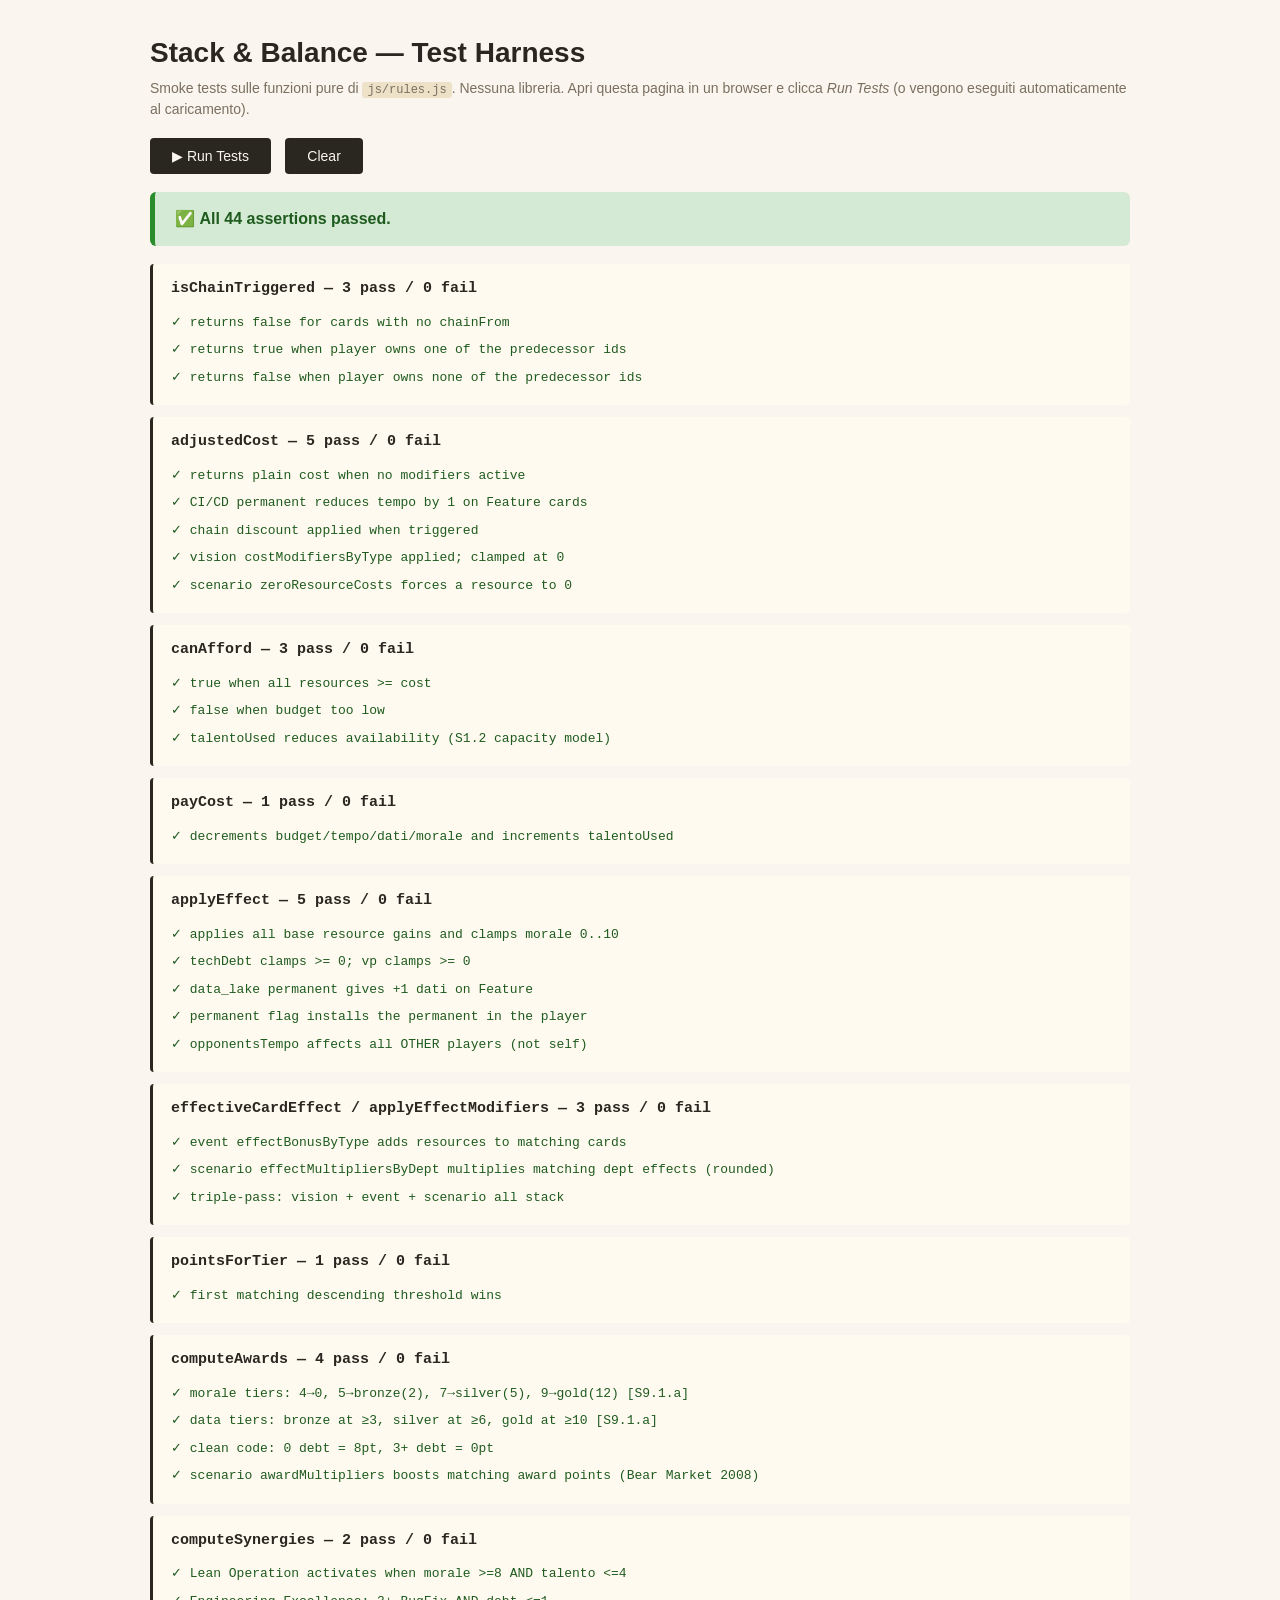
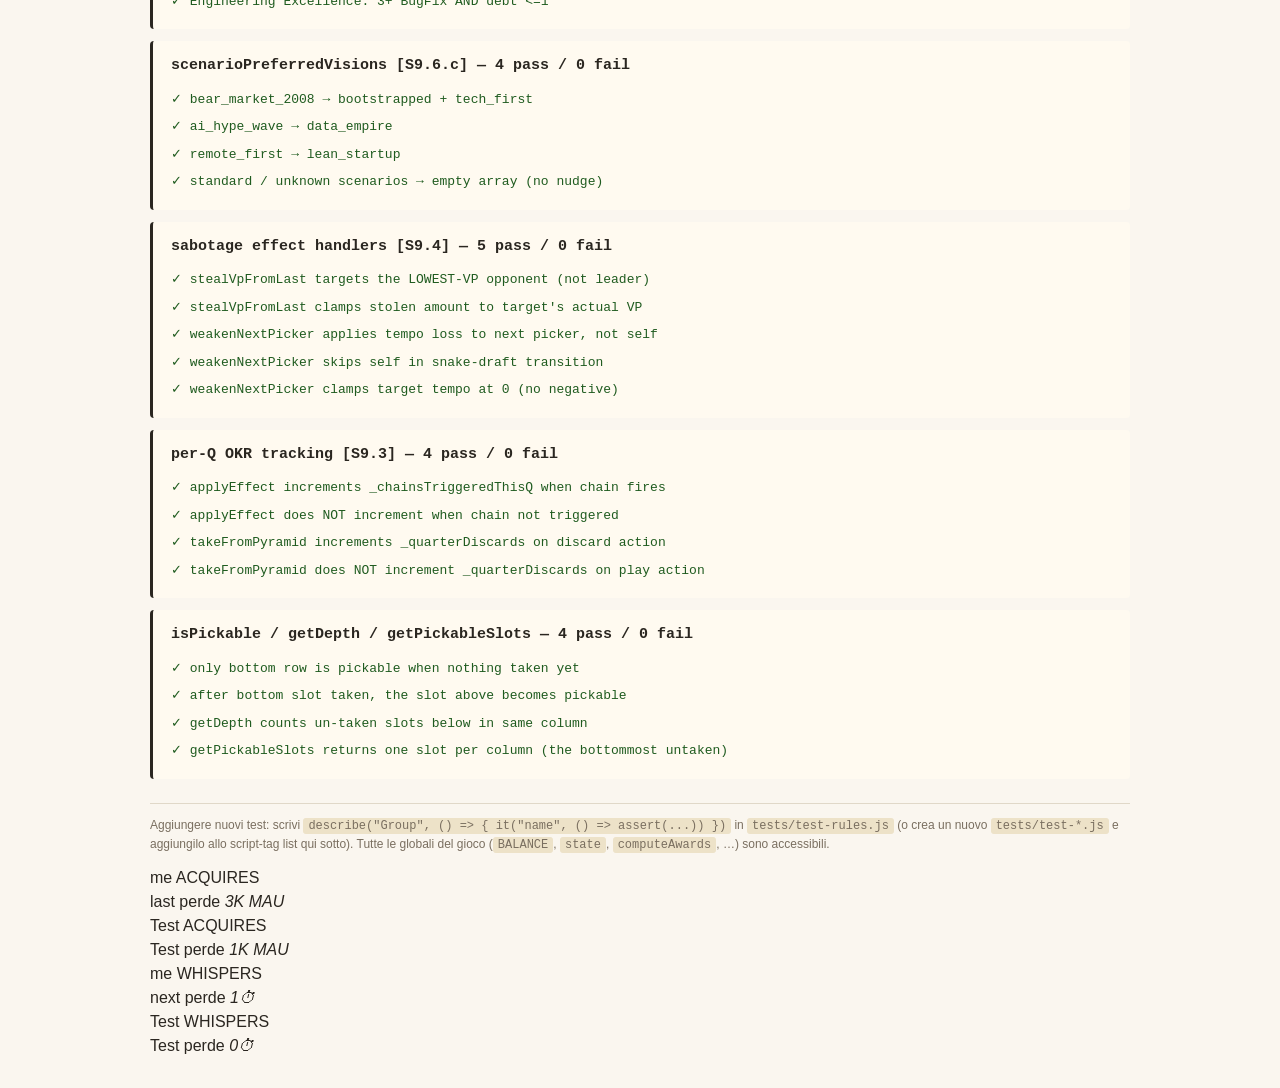
==== tests/test.html @ 067e50f3 "Add Files via Upload" ====
<!DOCTYPE html>
<html lang="it">
<head>
  <meta charset="UTF-8" />
  <meta name="viewport" content="width=device-width, initial-scale=1.0" />
  <title>Stack &amp; Balance — Test Harness</title>
  <style>
    body {
      font-family: -apple-system, BlinkMacSystemFont, "Segoe UI", sans-serif;
      max-width: 980px; margin: 32px auto; padding: 0 24px;
      color: #2a2620; background: #faf6ef;
      line-height: 1.5;
    }
    h1 { margin: 0 0 4px; font-size: 28px; font-weight: 700; }
    .subtitle { color: #7a6f60; margin: 0 0 18px; font-size: 14px; }

    button {
      background: #2a2620; color: #faf6ef;
      border: none; padding: 10px 22px; font-size: 14px;
      border-radius: 4px; cursor: pointer; margin-right: 10px;
    }
    button:hover { background: #4a4035; }

    .banner {
      padding: 16px 20px; border-radius: 6px; margin: 18px 0;
      font-size: 16px; line-height: 1.4;
    }
    .banner.ok   { background: #d4ead4; color: #1f5b1f; border-left: 5px solid #2a8c2a; }
    .banner.fail { background: #f4d4d4; color: #6b1f1f; border-left: 5px solid #8c2a2a; }

    section.group {
      background: #fffaf0; padding: 14px 18px; margin: 12px 0;
      border-left: 3px solid #2a2620; border-radius: 4px;
    }
    section.group.has-fail { border-left-color: #8c2a2a; background: #fff6f0; }
    section.group h3 {
      margin: 0 0 8px; font-size: 15px;
      font-family: "JetBrains Mono", Consolas, monospace;
      color: #2a2620;
    }
    ul { list-style: none; margin: 0; padding: 0; }
    li {
      padding: 4px 0; font-family: "JetBrains Mono", Consolas, monospace;
      font-size: 13px;
    }
    li.pass { color: #1f5b1f; }
    li.fail { color: #6b1f1f; font-weight: 600; }
    li pre {
      margin: 4px 0 8px 24px; padding: 8px 10px;
      background: #fde6e6; color: #4a1f1f;
      border-radius: 3px; font-size: 12px;
      white-space: pre-wrap; word-break: break-word;
    }

    .meta {
      font-size: 12px; color: #7a6f60; margin-top: 24px;
      border-top: 1px solid #e0d8c8; padding-top: 12px;
    }
    code { background: #ede2c8; padding: 1px 5px; border-radius: 3px; font-size: 12px; }
  </style>
</head>
<body>
  <h1>Stack &amp; Balance — Test Harness</h1>
  <p class="subtitle">
    Smoke tests sulle funzioni pure di <code>js/rules.js</code>.
    Nessuna libreria. Apri questa pagina in un browser e clicca <em>Run Tests</em>
    (o vengono eseguiti automaticamente al caricamento).
  </p>

  <button onclick="runAllTests()">▶ Run Tests</button>
  <button onclick="document.getElementById('report').innerHTML=''">Clear</button>

  <div id="report"></div>

  <p class="meta">
    Aggiungere nuovi test: scrivi <code>describe("Group", () =&gt; { it("name", () =&gt; assert(...)) })</code>
    in <code>tests/test-rules.js</code> (o crea un nuovo <code>tests/test-*.js</code> e
    aggiungilo allo script-tag list qui sotto). Tutte le globali del gioco
    (<code>BALANCE</code>, <code>state</code>, <code>computeAwards</code>, …) sono accessibili.
  </p>

  <!-- Production code: same load order as index.html (minus render-* and main.js,
       which would mount the actual game UI). We need the game logic, not the chrome. -->
  <script src="../js/data.js"></script>
  <script src="../js/visions.js"></script>
  <script src="../js/scenarios.js"></script>
  <script src="../js/util.js"></script>
  <script src="../js/balance.js"></script>
  <script src="../js/state.js"></script>
  <script src="../js/rules.js"></script>
  <script src="../js/ai.js"></script>

  <!-- Test runner + suites -->
  <script src="runner.js"></script>
  <script src="test-rules.js"></script>

  <!-- Auto-run on load for fast feedback -->
  <script>
    window.addEventListener("DOMContentLoaded", () => runAllTests());
  </script>
</body>
</html>
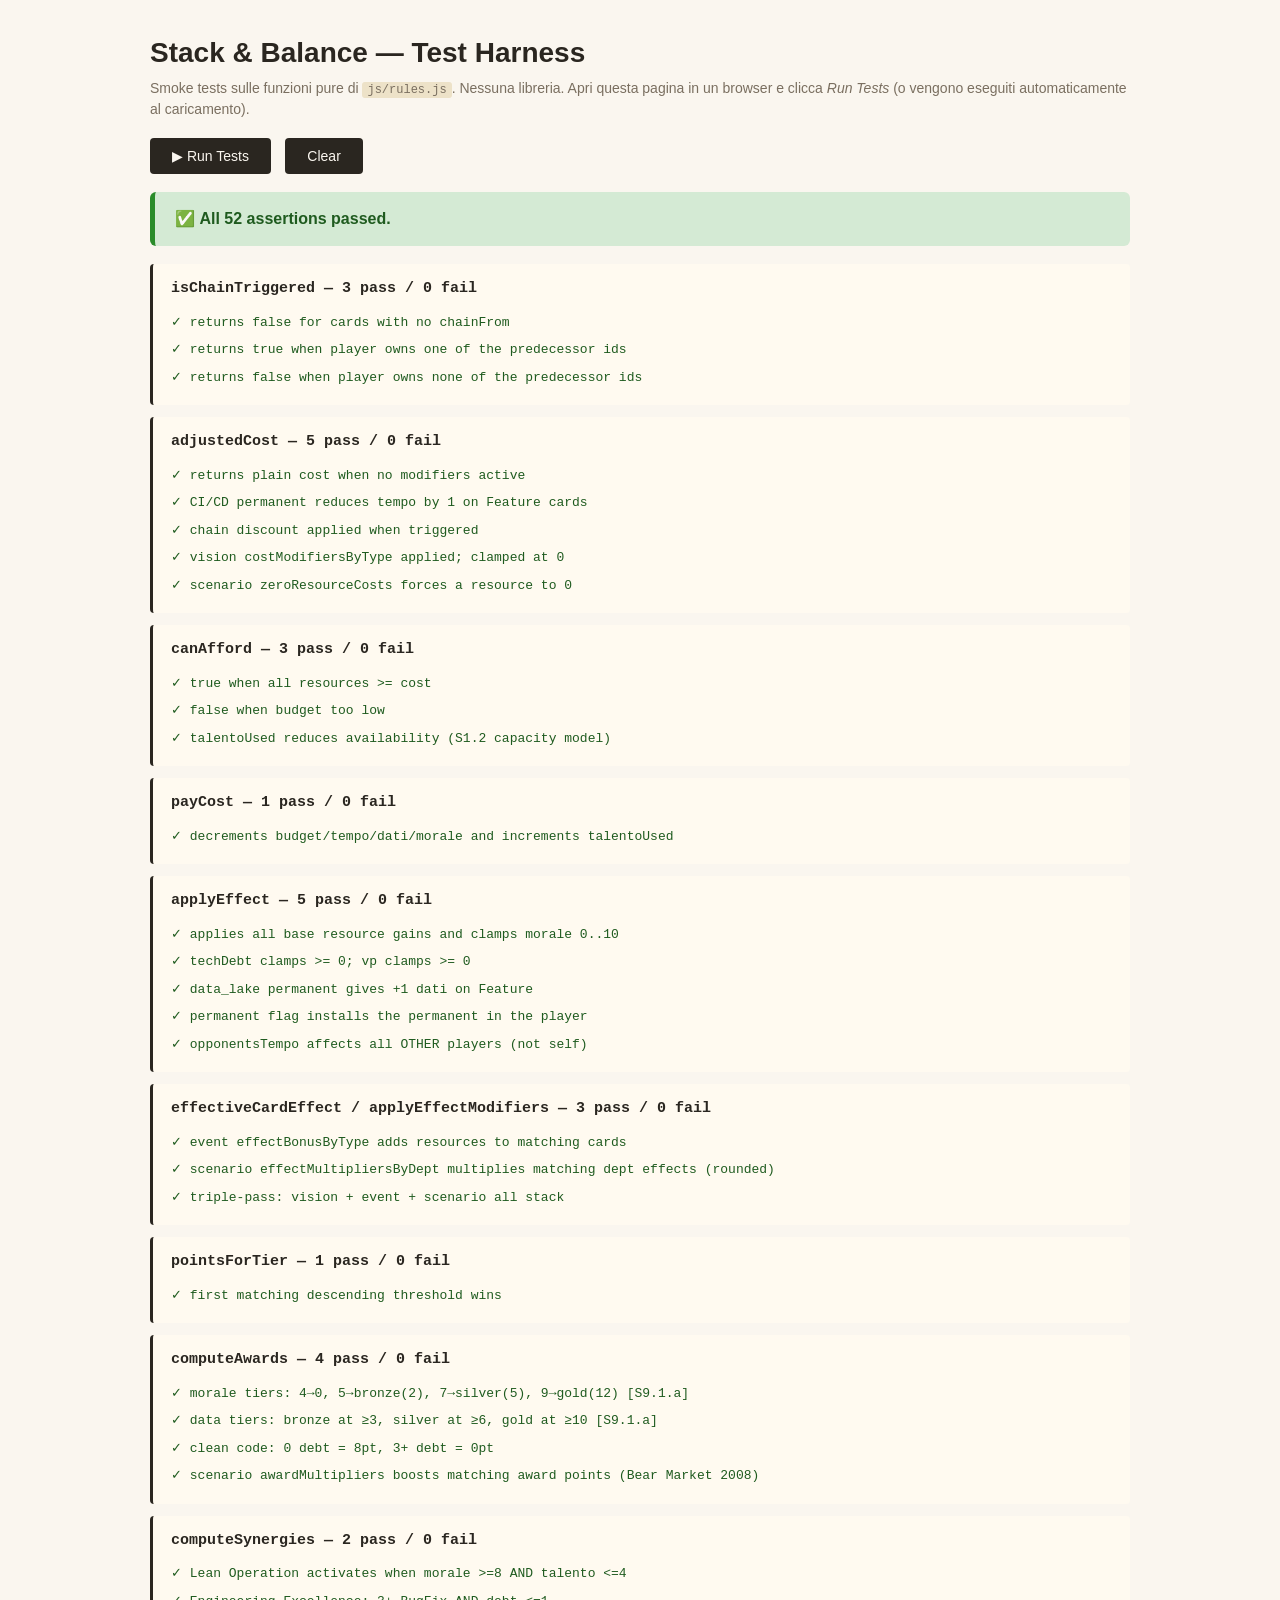
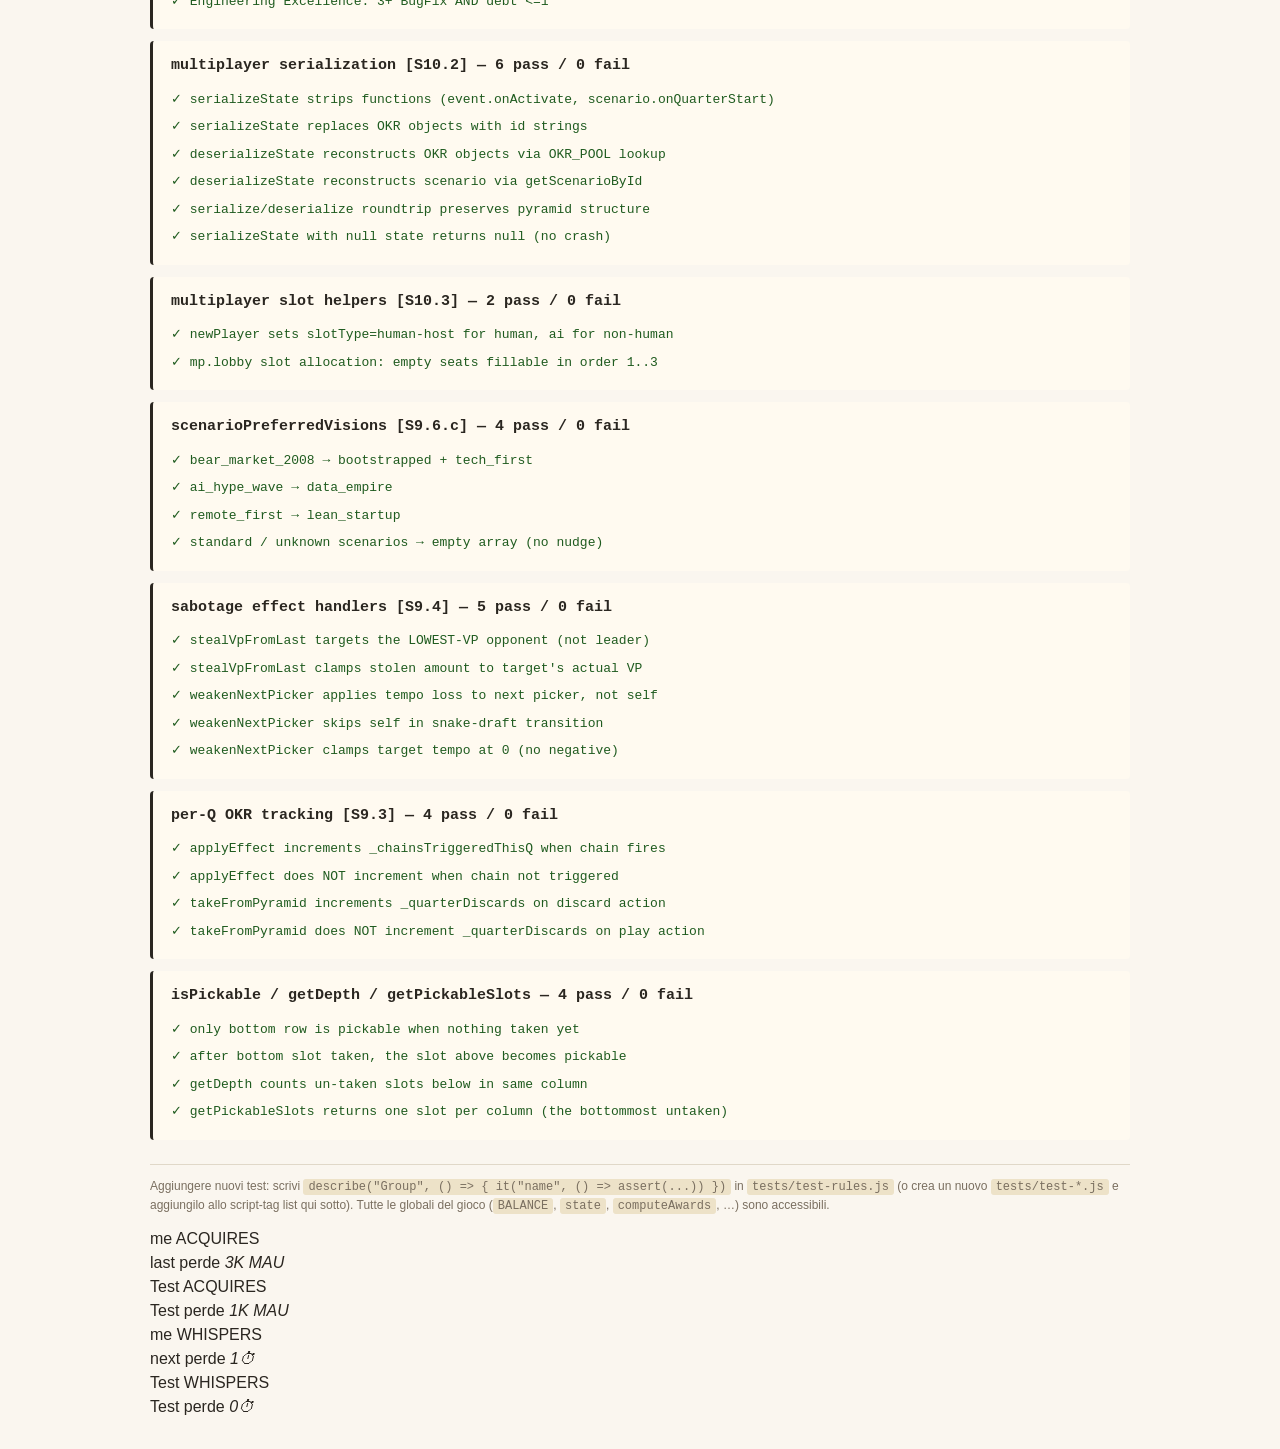
==== commit 25165ec3: "feat(multiplayer): Phase 10 P2P multiplayer via PeerJS Authoritative-host model for 2-4 player turn-" ====
--- a/tests/test.html
+++ b/tests/test.html
@@ -89,6 +89,7 @@
   <script src="../js/state.js"></script>
   <script src="../js/rules.js"></script>
   <script src="../js/ai.js"></script>
+  <script src="../js/multiplayer.js"></script>
 
   <!-- Test runner + suites -->
   <script src="runner.js"></script>
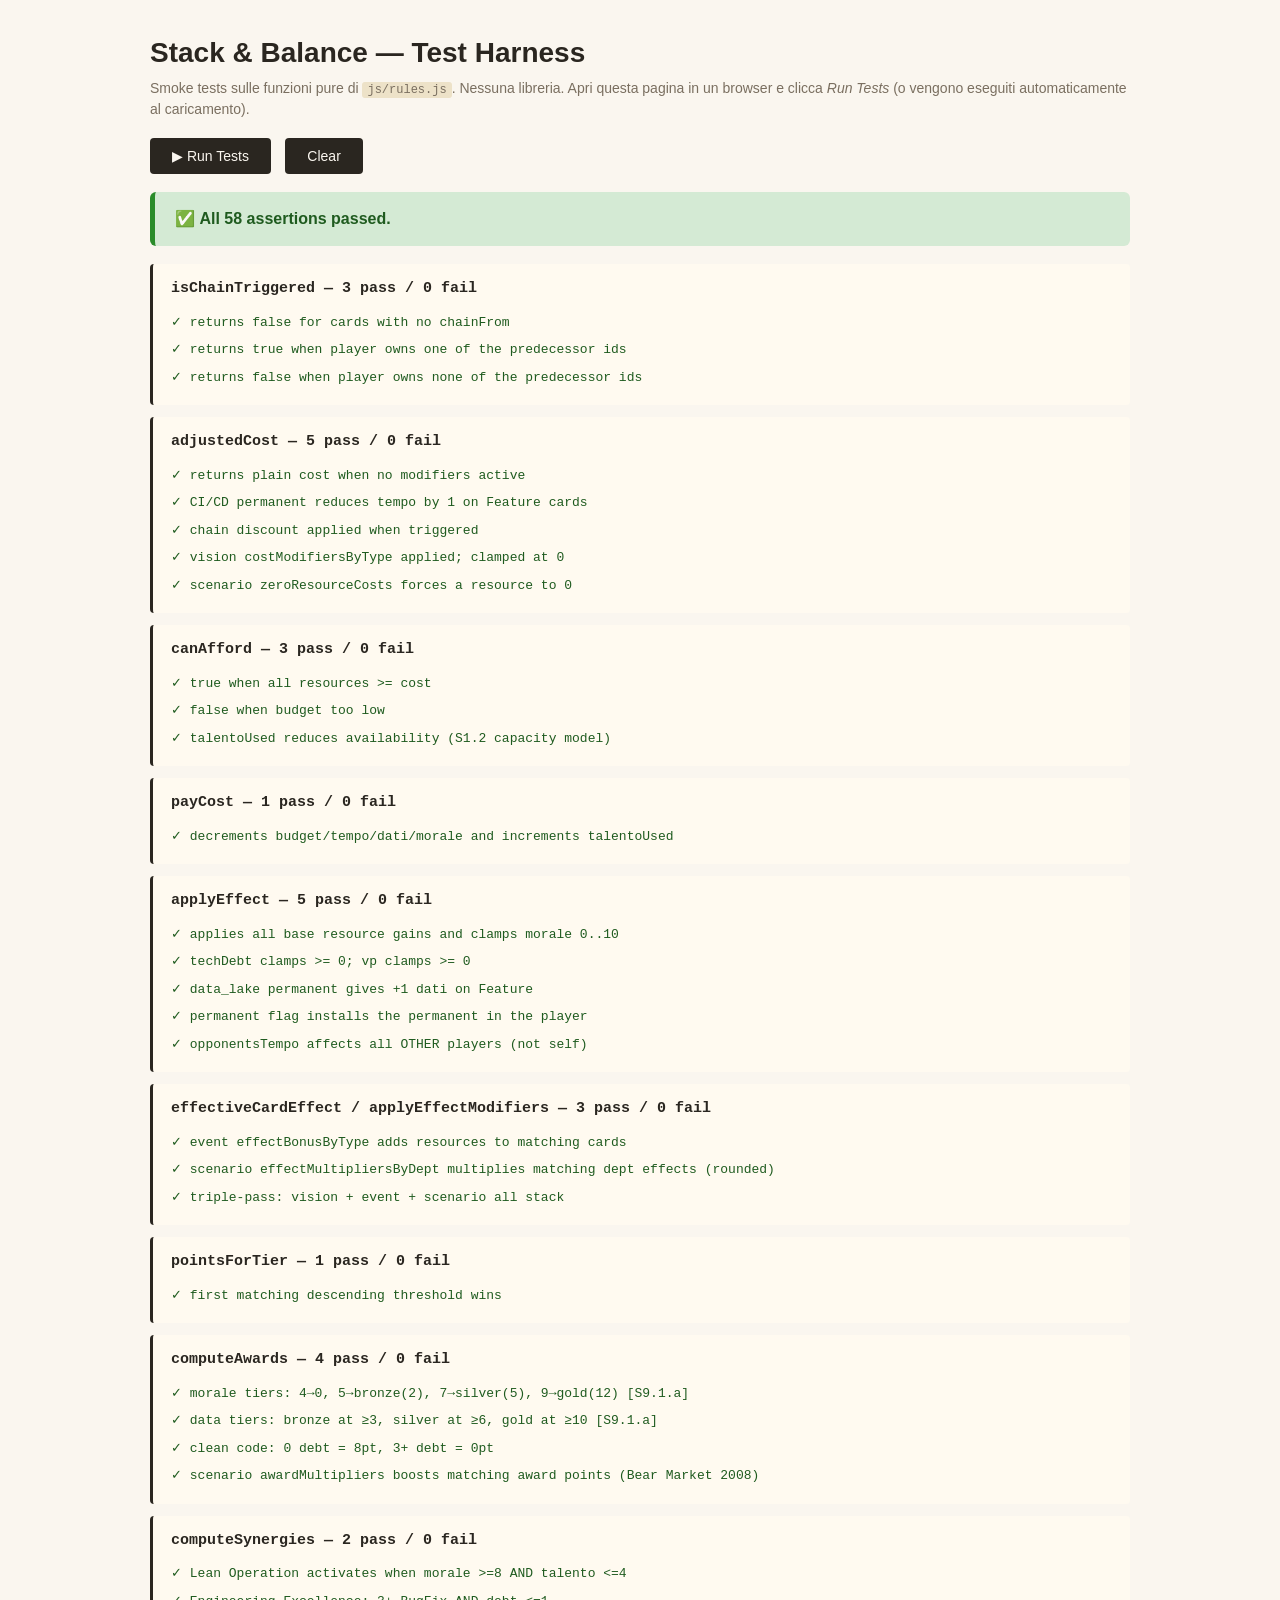
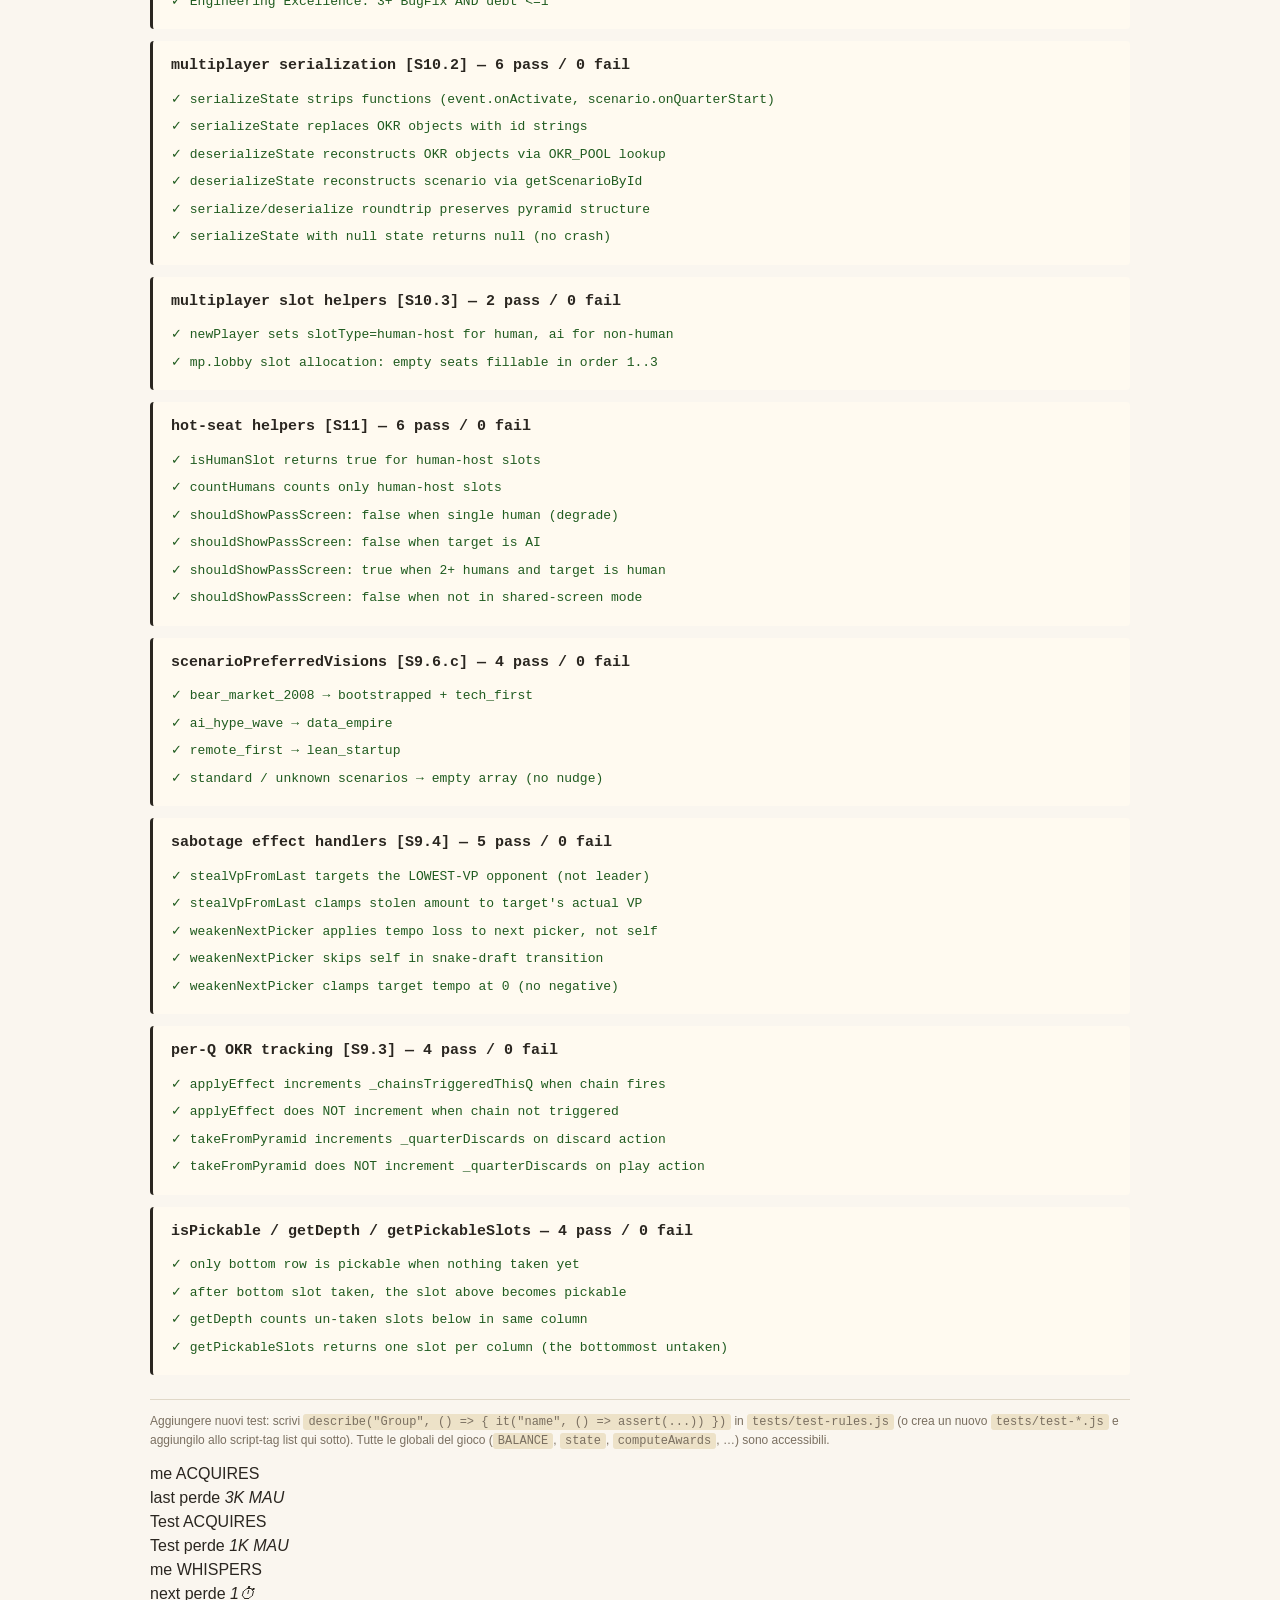
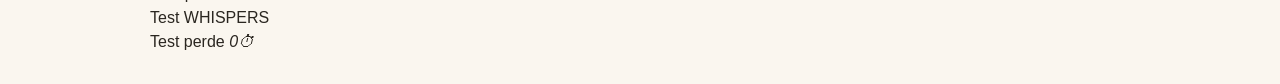
==== commit 650f751f: "feat(hotseat): Phase 11 — Hot Seat pass-and-play local multiplayer Adds a shared-screen multiplayer " ====
--- a/tests/test.html
+++ b/tests/test.html
@@ -90,6 +90,7 @@
   <script src="../js/rules.js"></script>
   <script src="../js/ai.js"></script>
   <script src="../js/multiplayer.js"></script>
+  <script src="../js/hotseat.js"></script>
 
   <!-- Test runner + suites -->
   <script src="runner.js"></script>
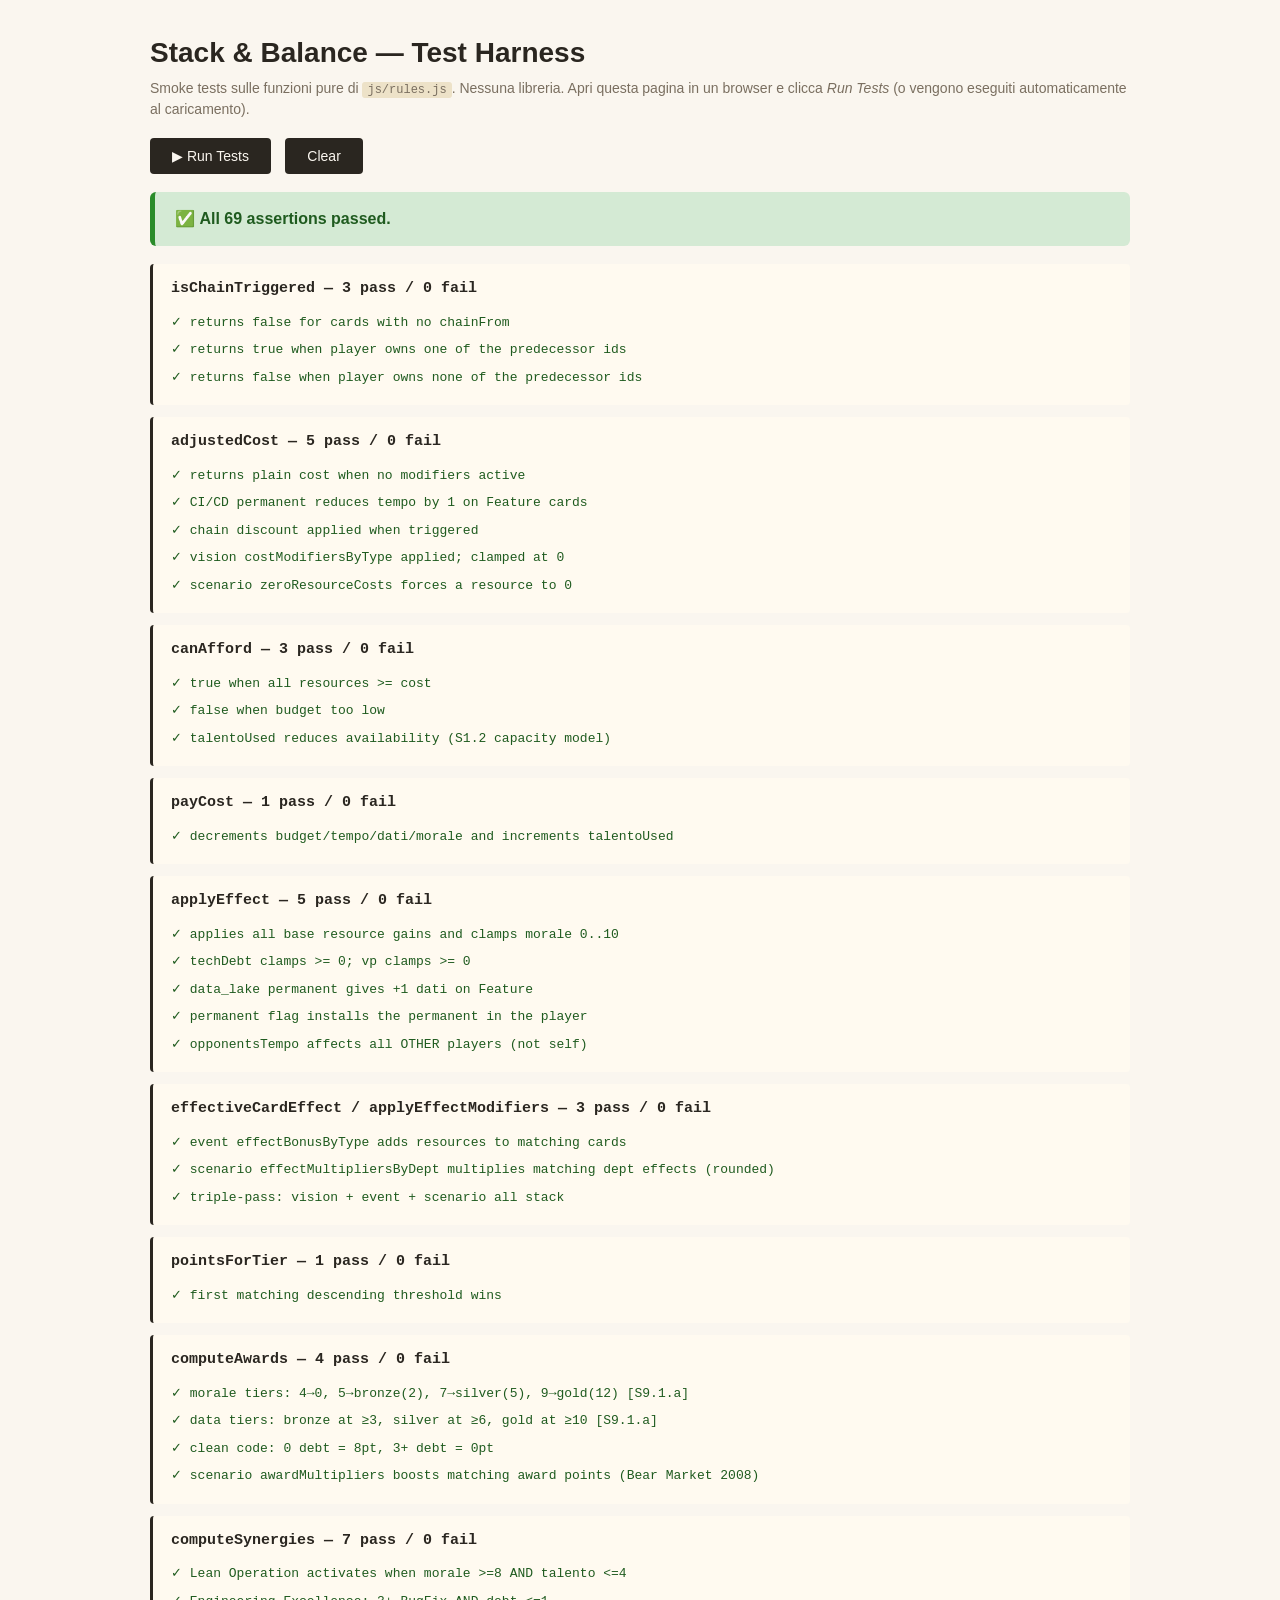
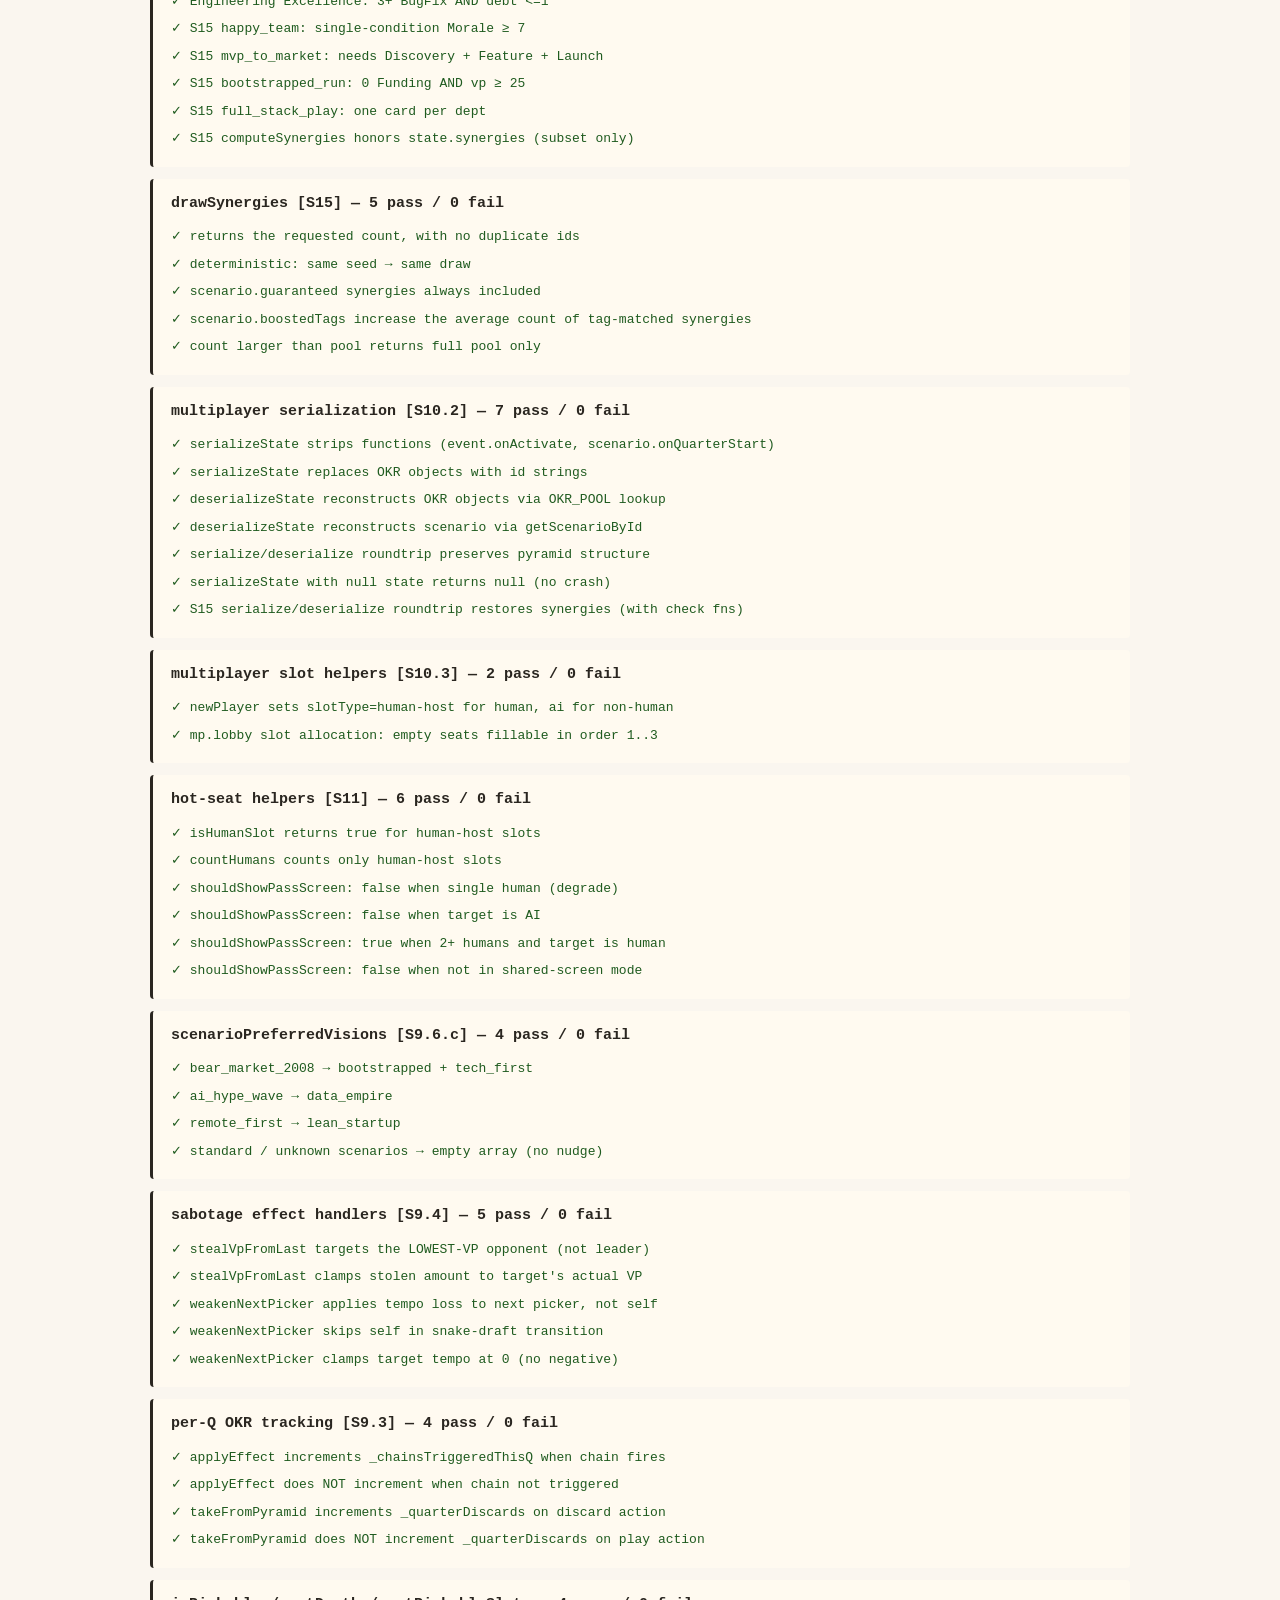
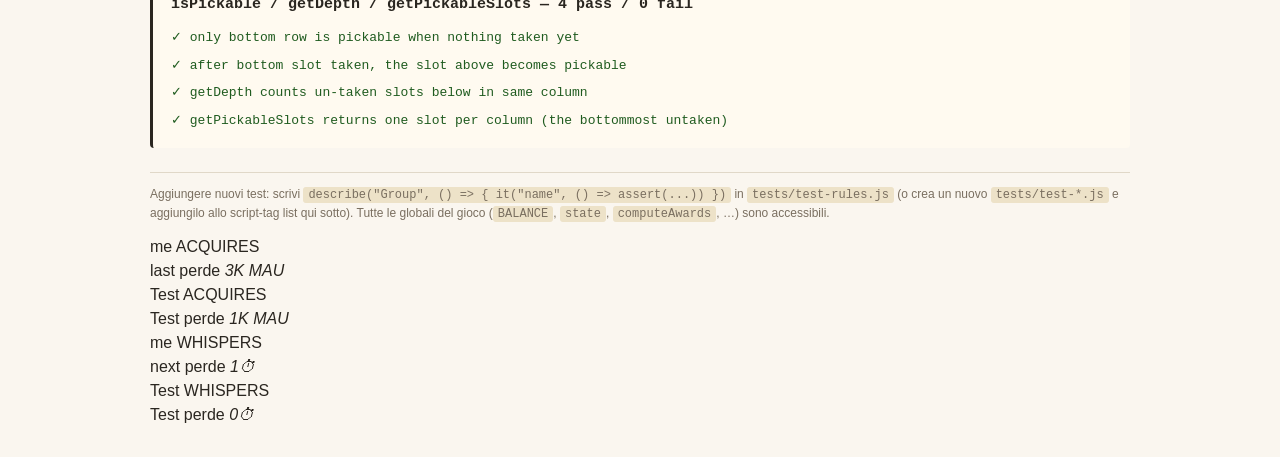
==== commit 0851fa1f: "feat(synergies): S15 — synergy pool drawn at game start with scenario flavour The 4 hardcoded synerg" ====
--- a/tests/test.html
+++ b/tests/test.html
@@ -86,6 +86,7 @@
   <script src="../js/scenarios.js"></script>
   <script src="../js/util.js"></script>
   <script src="../js/balance.js"></script>
+  <script src="../js/synergies.js"></script>
   <script src="../js/state.js"></script>
   <script src="../js/rules.js"></script>
   <script src="../js/ai.js"></script>
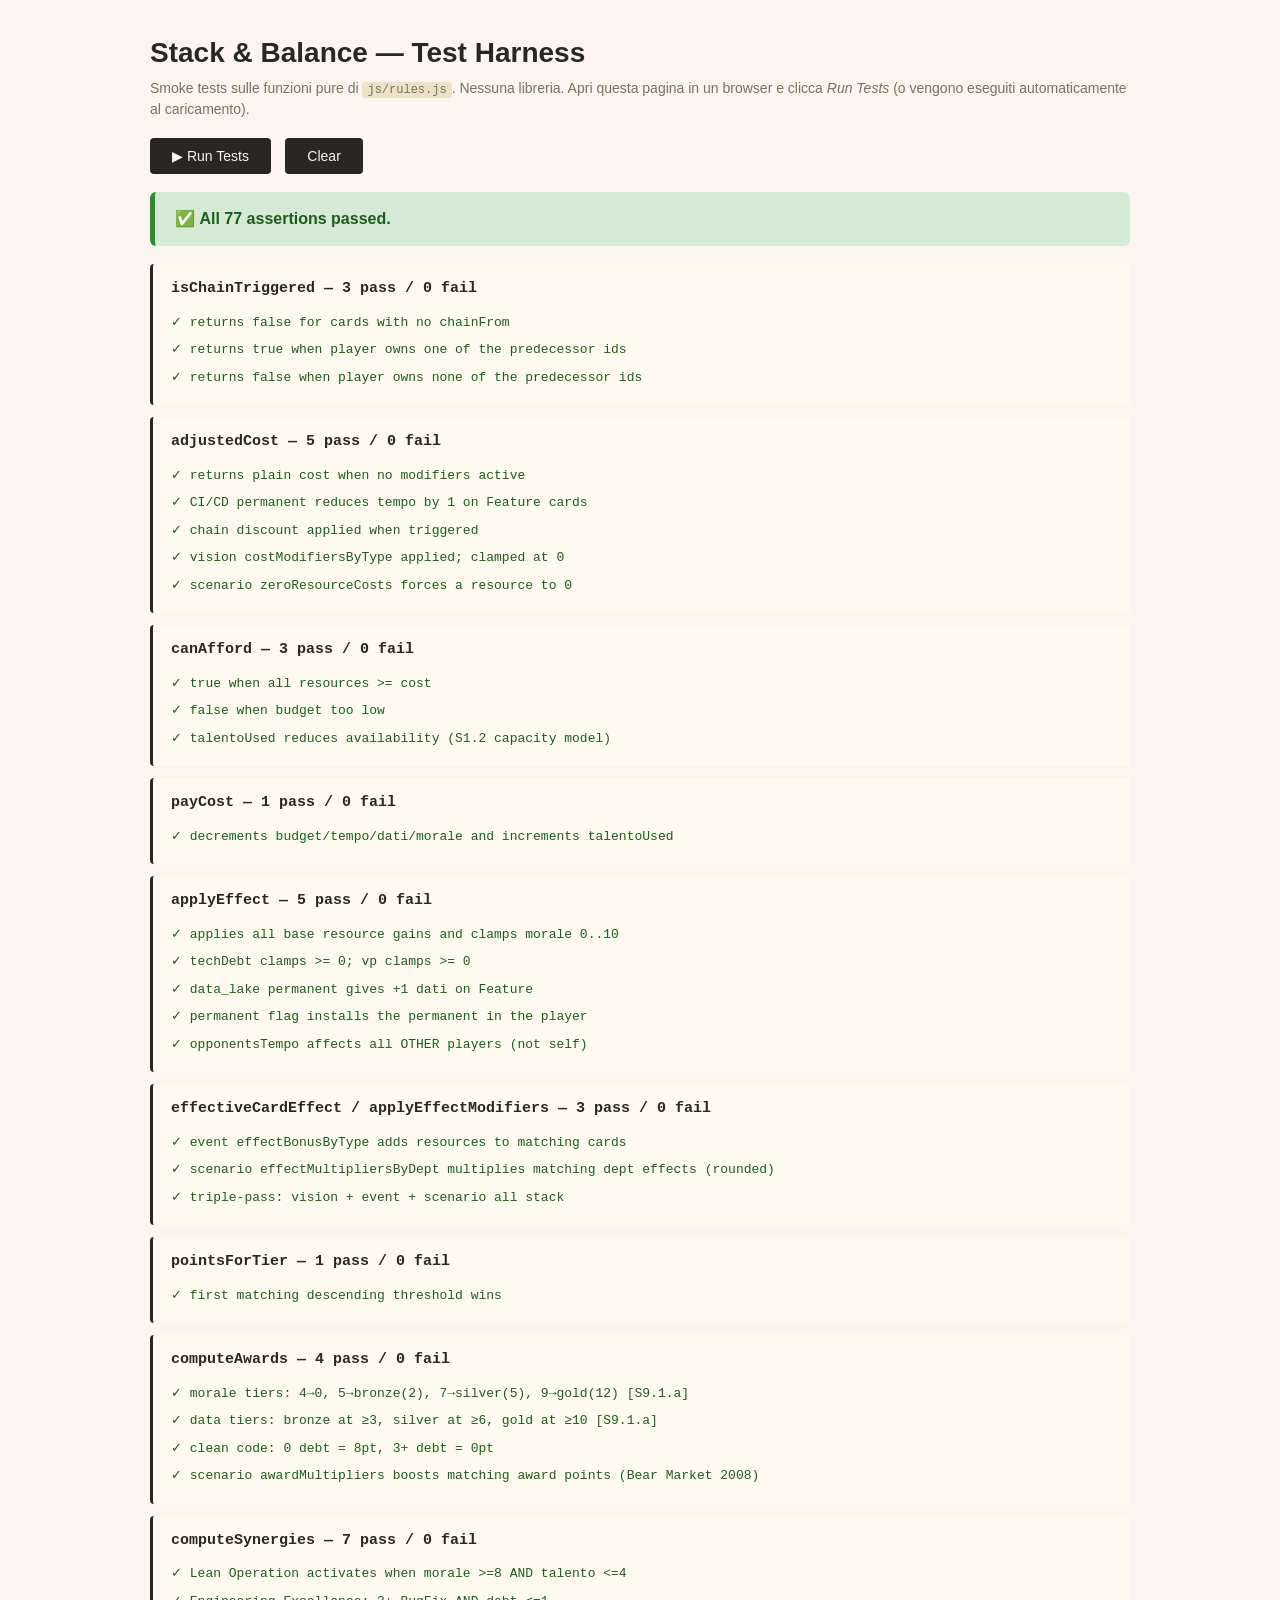
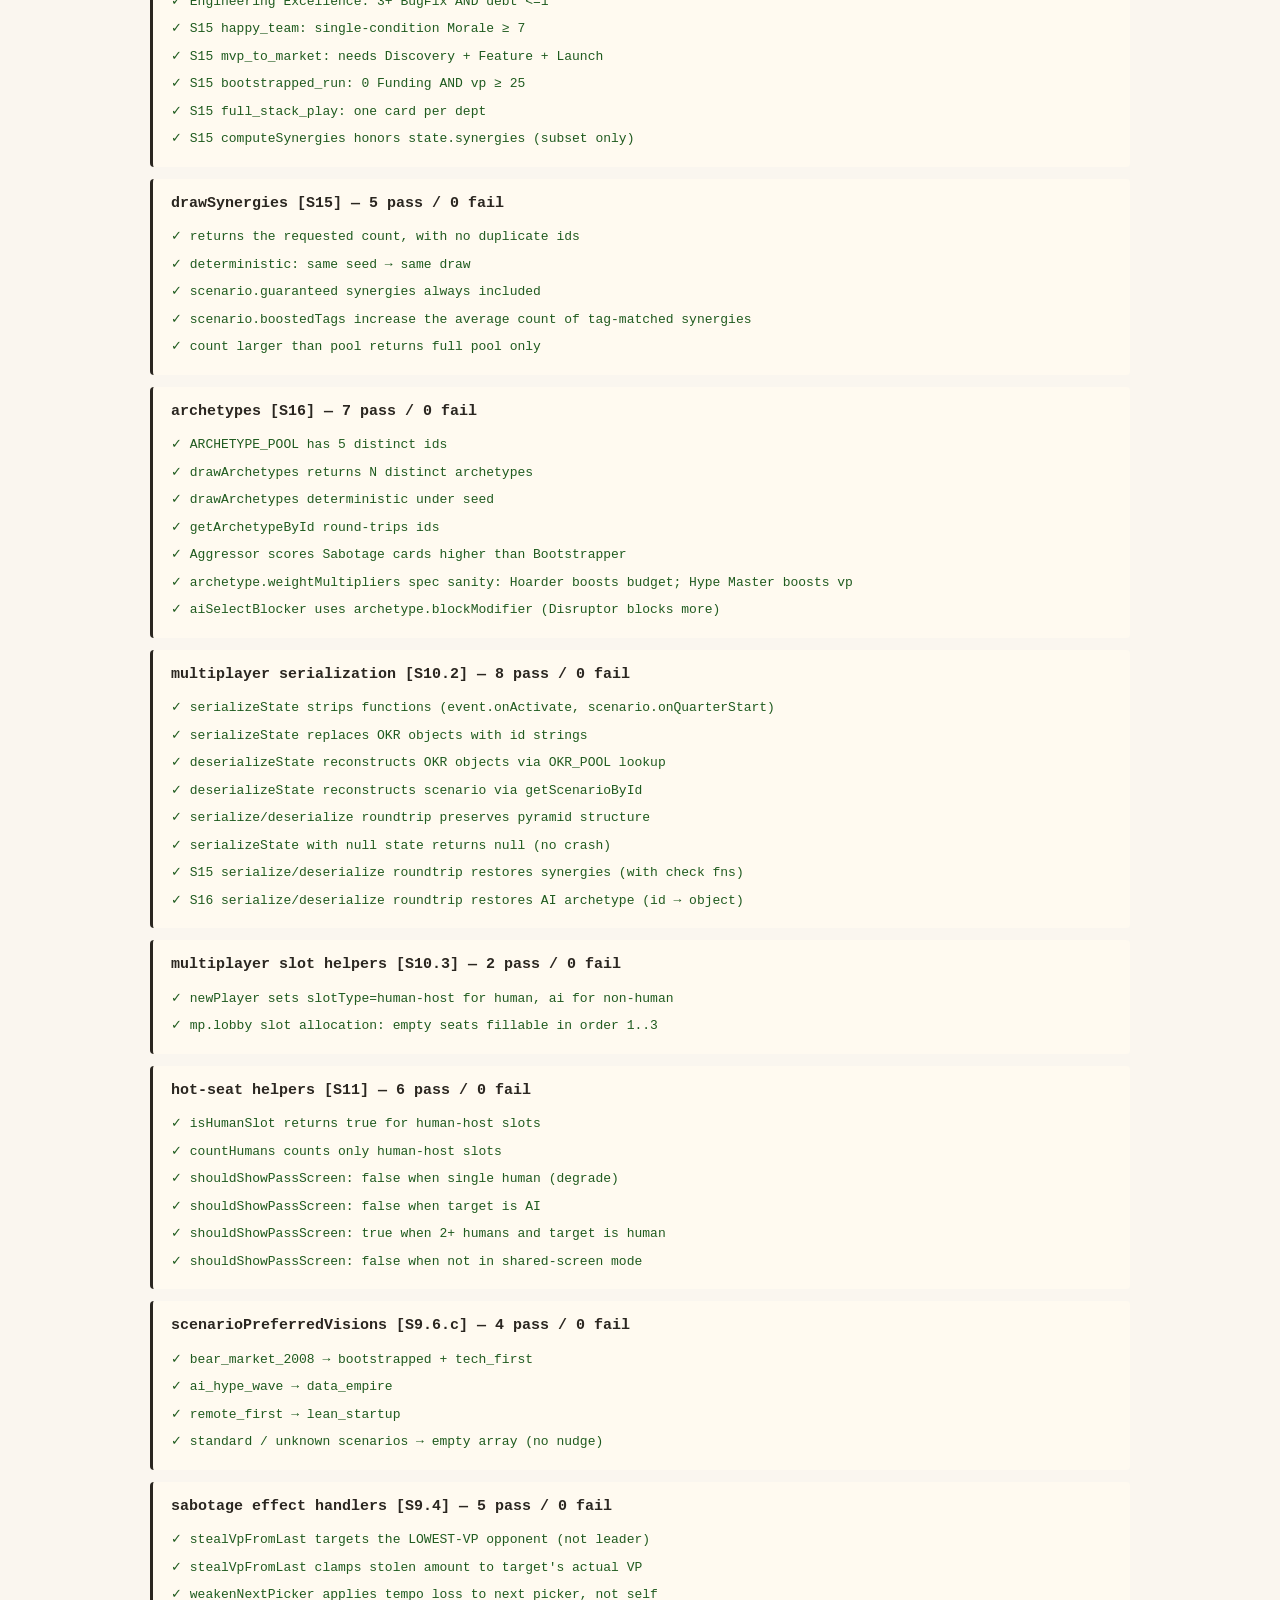
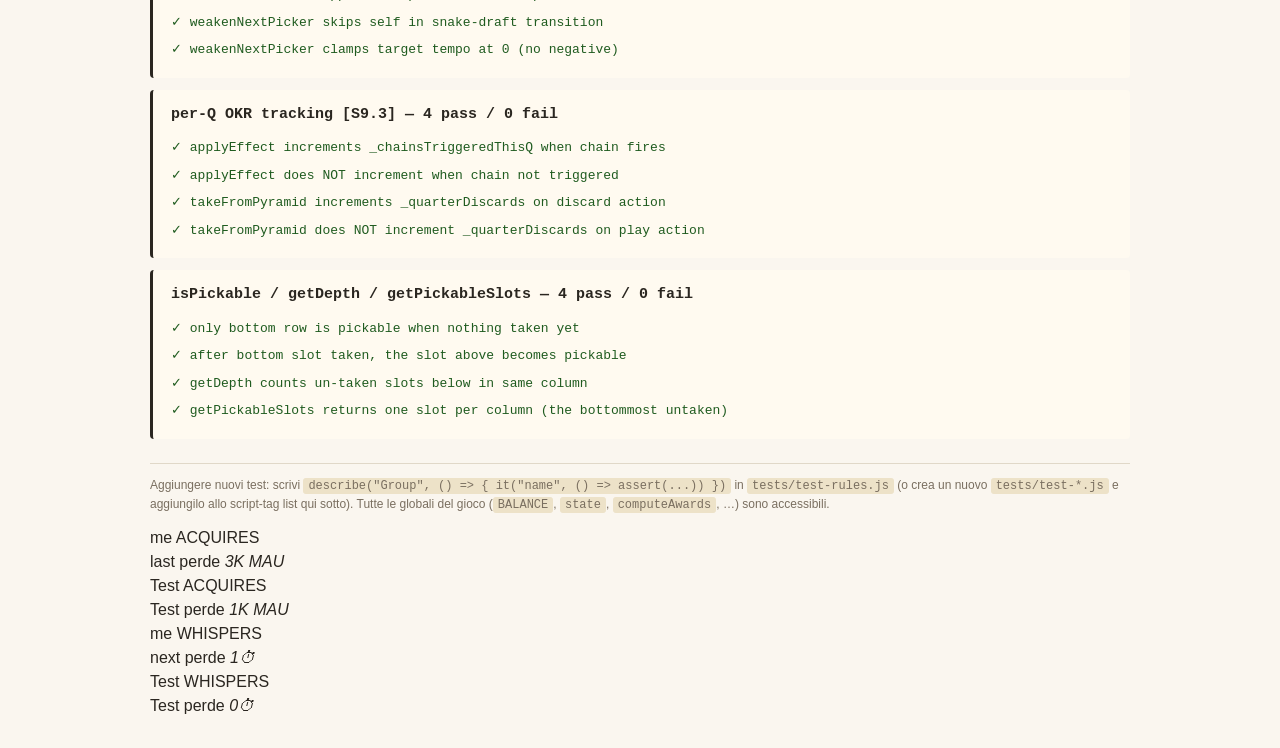
==== commit 65f42ff0: "feat(ai): S16 — archetype layer over AI personas 5 archetypes (Aggressor, Hoarder, Disruptor, Hype M" ====
--- a/tests/test.html
+++ b/tests/test.html
@@ -87,6 +87,7 @@
   <script src="../js/util.js"></script>
   <script src="../js/balance.js"></script>
   <script src="../js/synergies.js"></script>
+  <script src="../js/archetypes.js"></script>
   <script src="../js/state.js"></script>
   <script src="../js/rules.js"></script>
   <script src="../js/ai.js"></script>
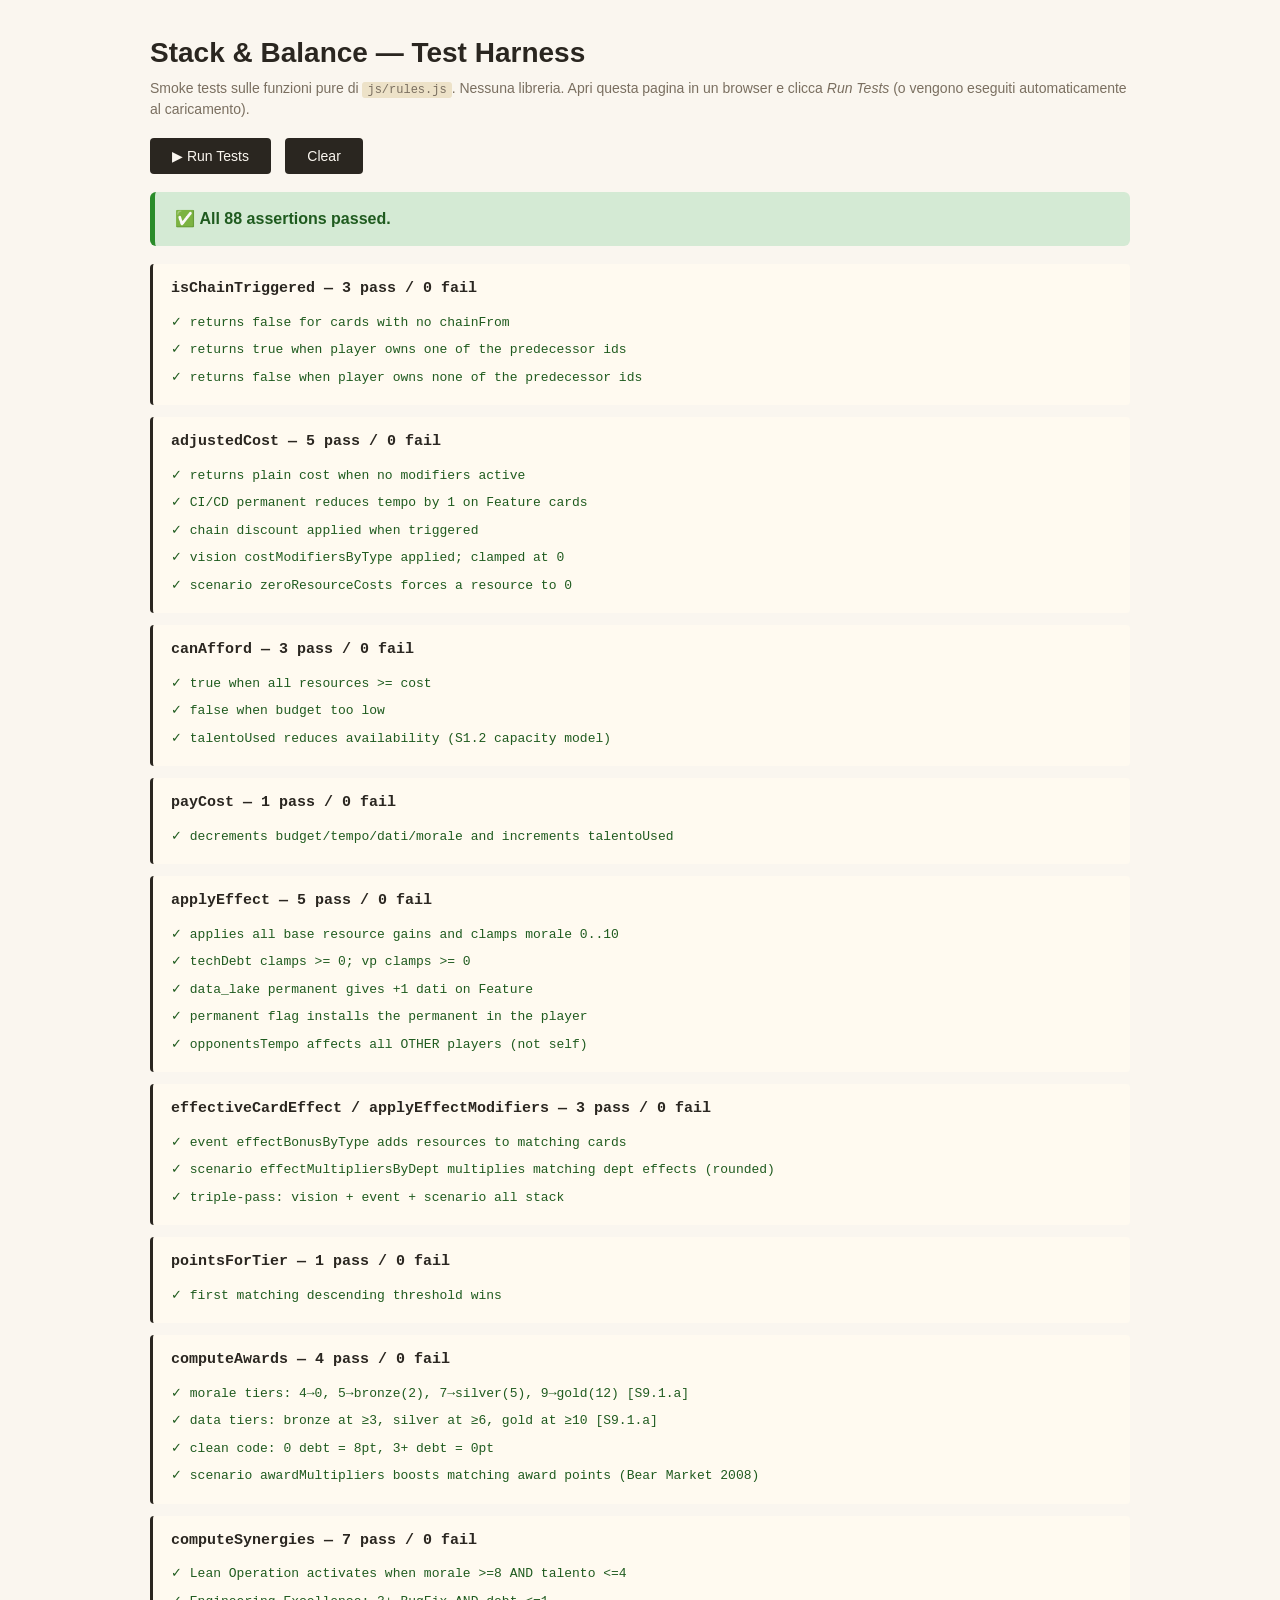
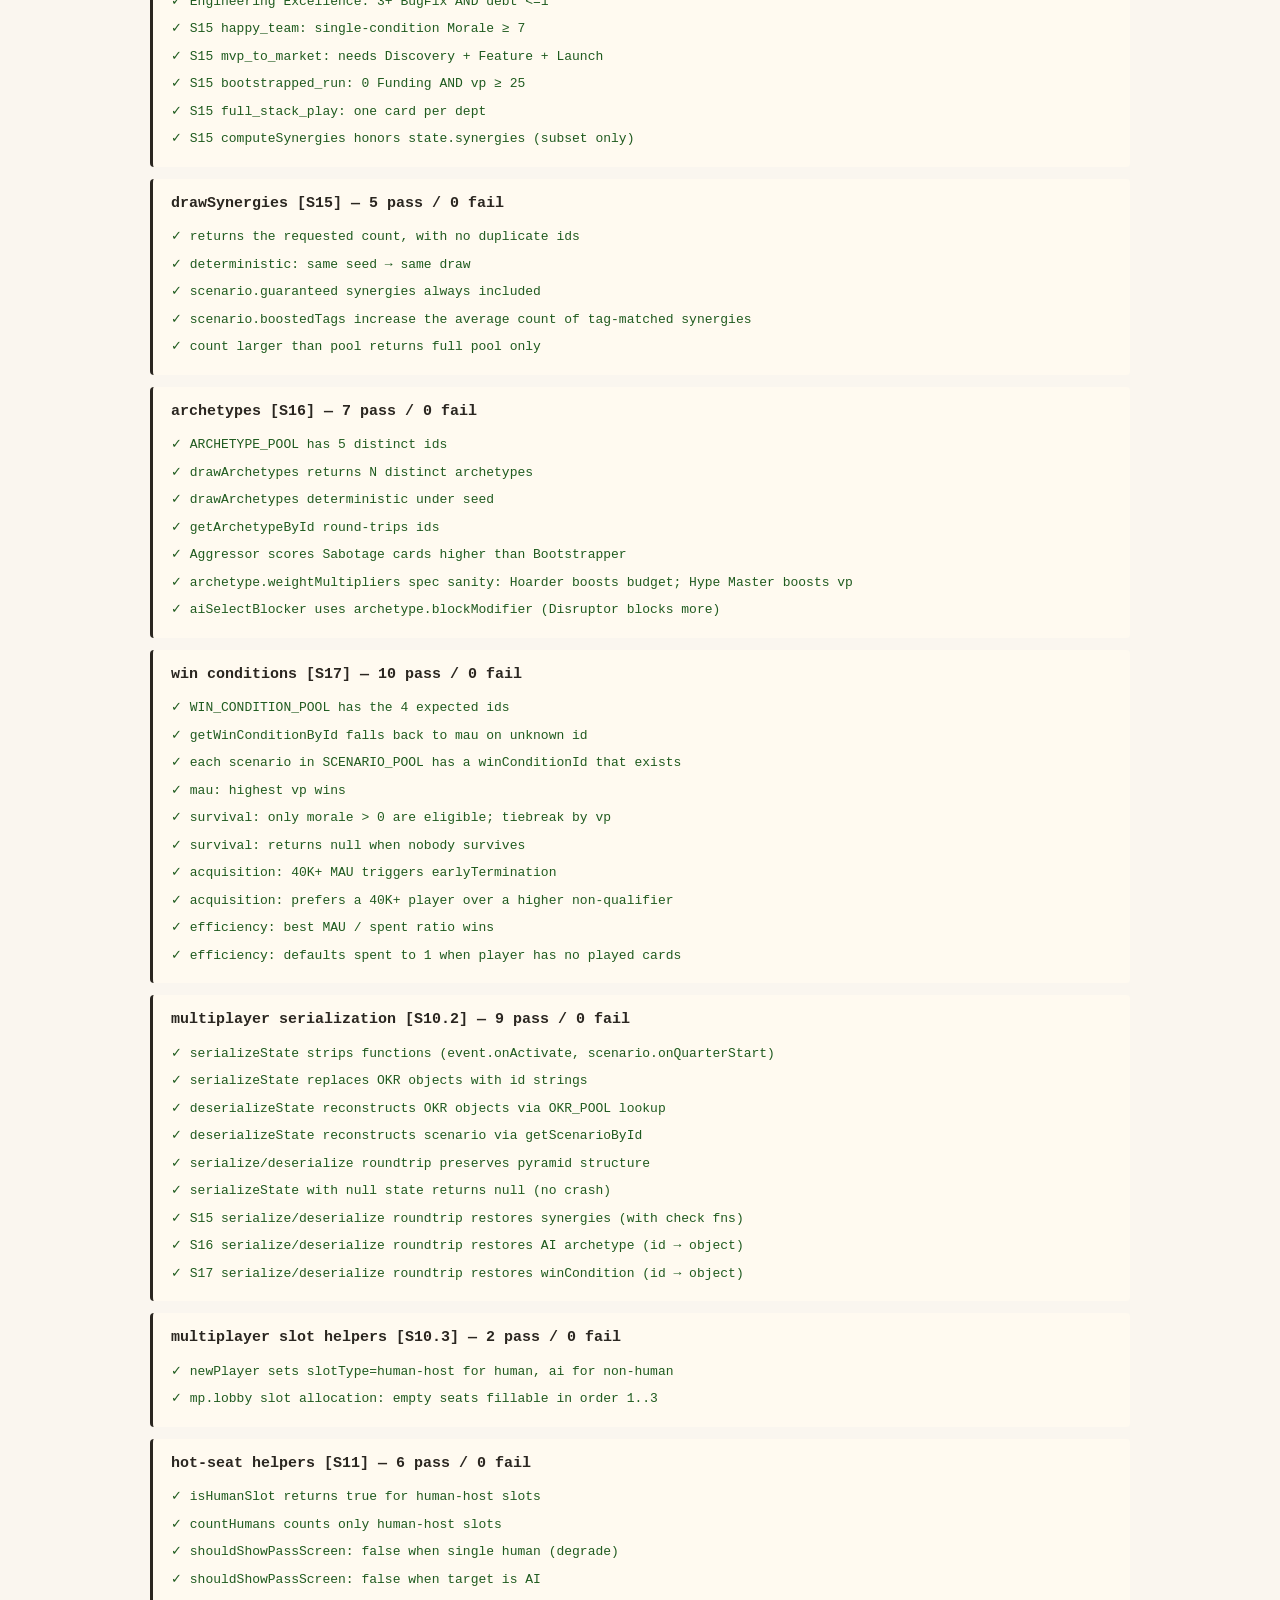
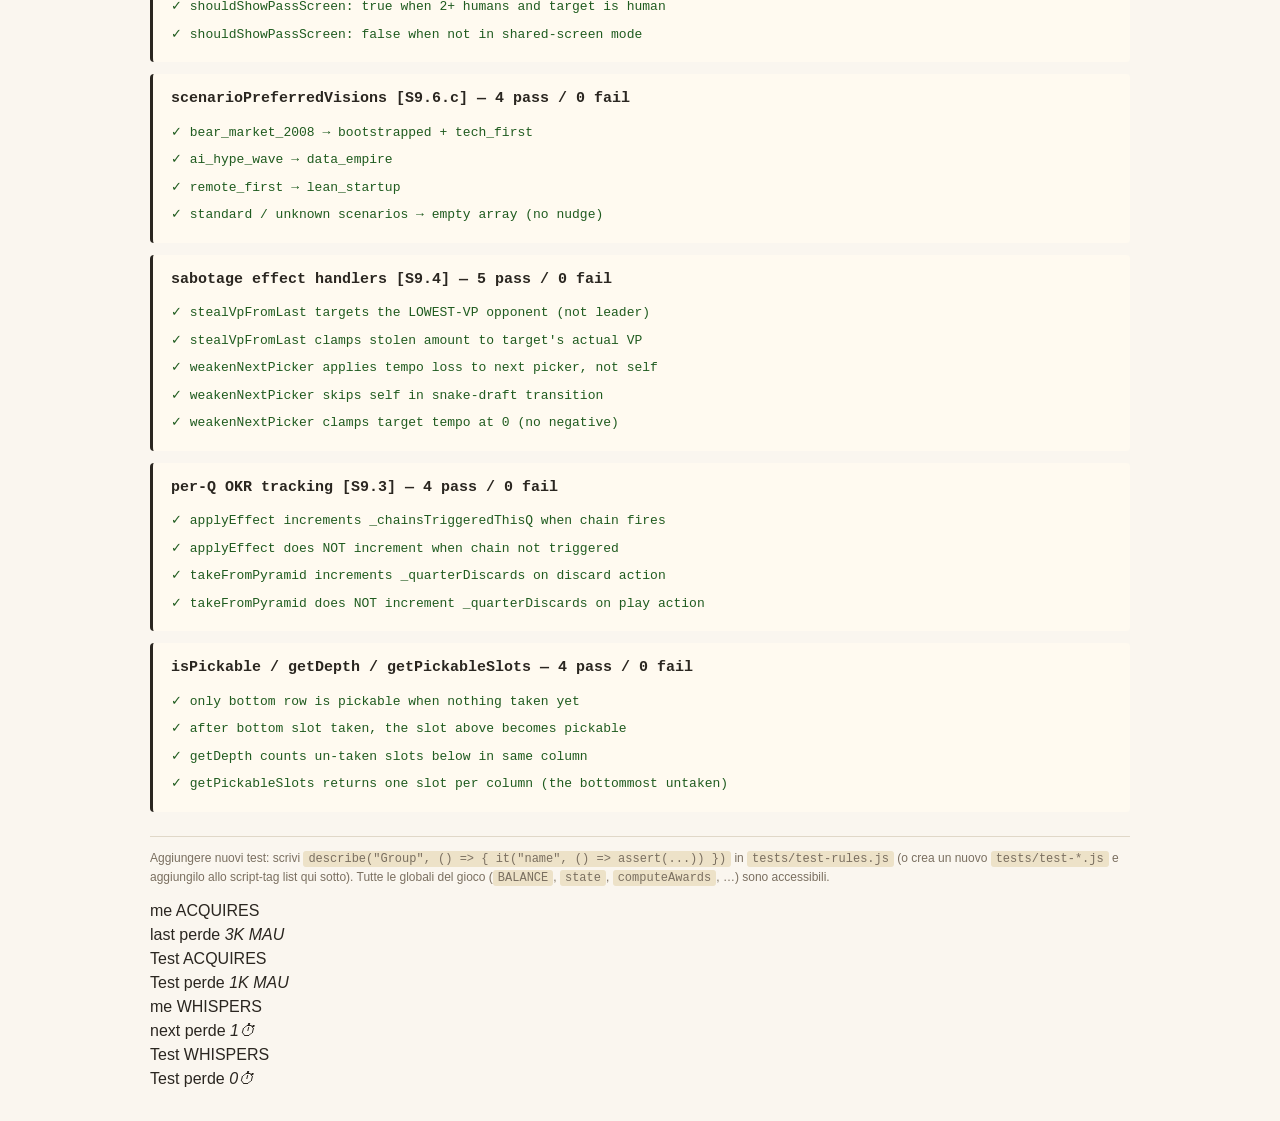
==== commit 5393f179: "feat(scoring): S17 — scenario-locked alternative win conditions Each scenario now pins a victory rul" ====
--- a/tests/test.html
+++ b/tests/test.html
@@ -88,6 +88,7 @@
   <script src="../js/balance.js"></script>
   <script src="../js/synergies.js"></script>
   <script src="../js/archetypes.js"></script>
+  <script src="../js/win-conditions.js"></script>
   <script src="../js/state.js"></script>
   <script src="../js/rules.js"></script>
   <script src="../js/ai.js"></script>
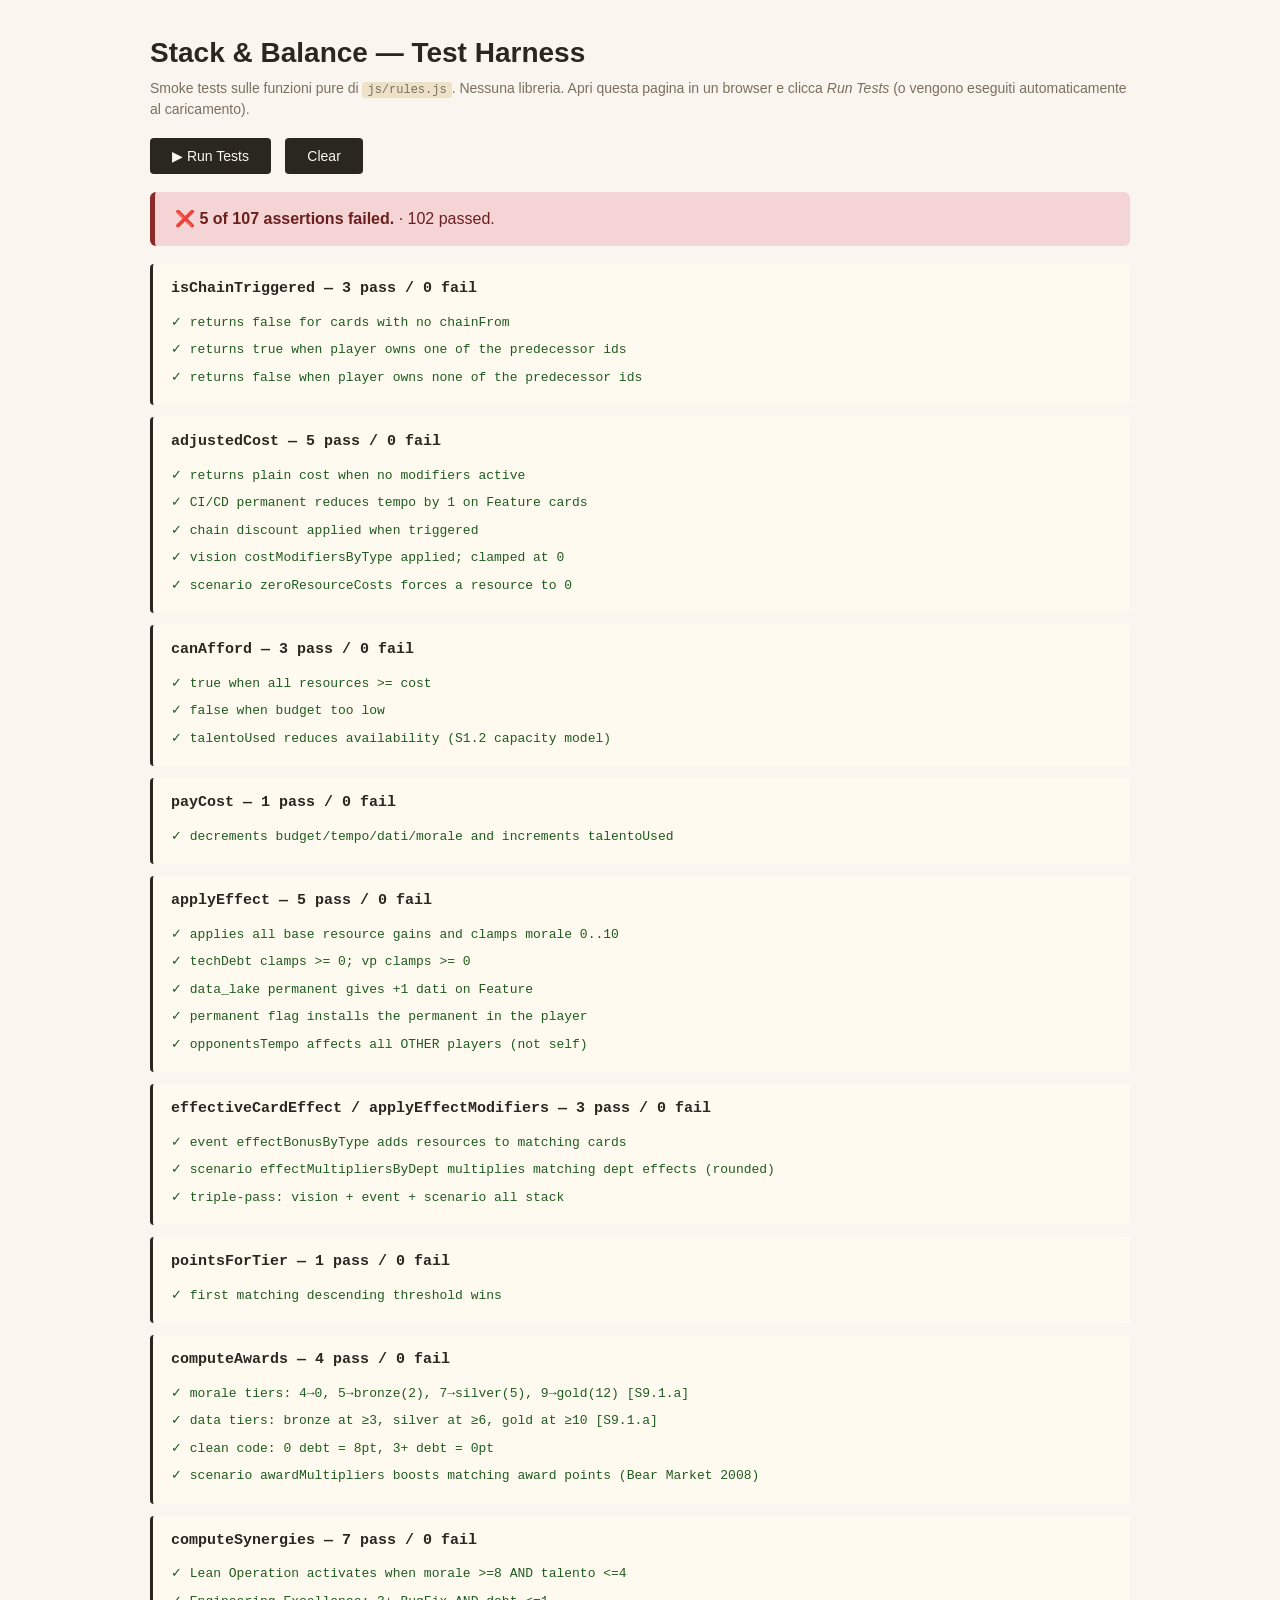
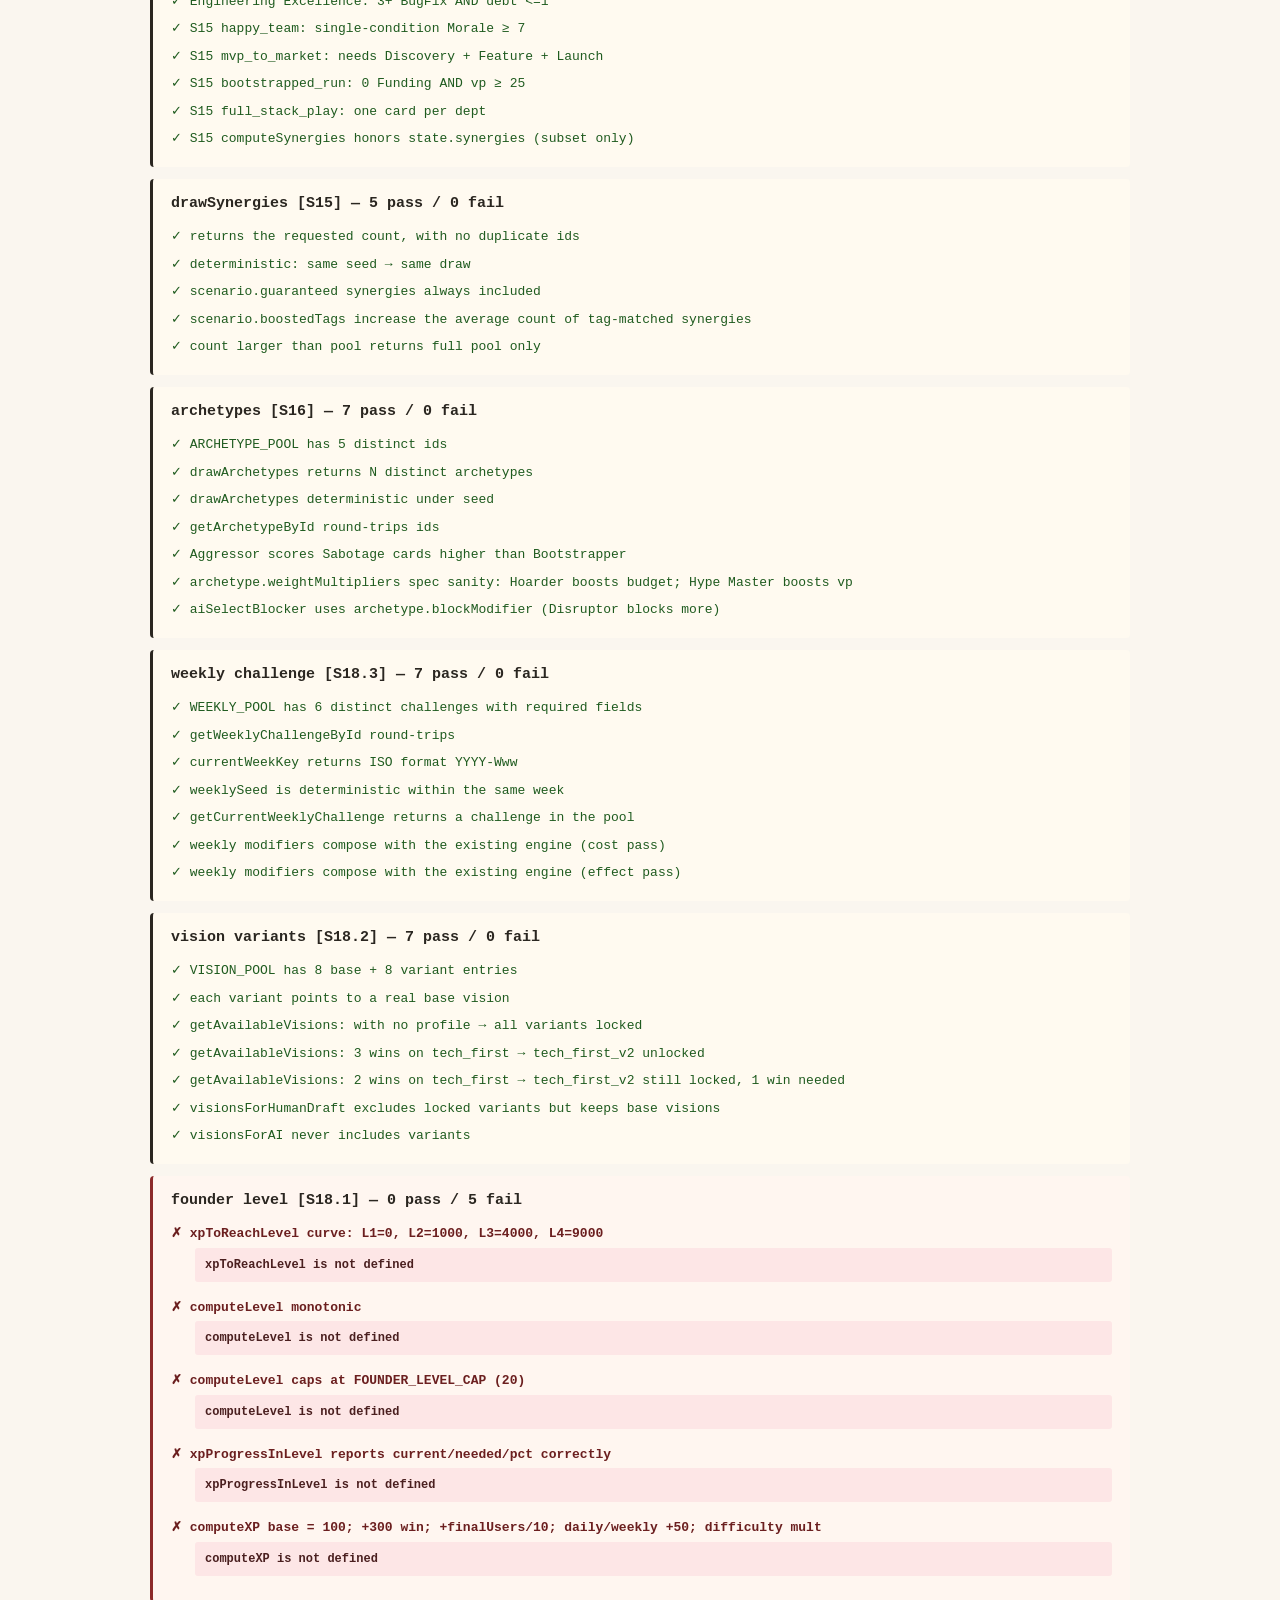
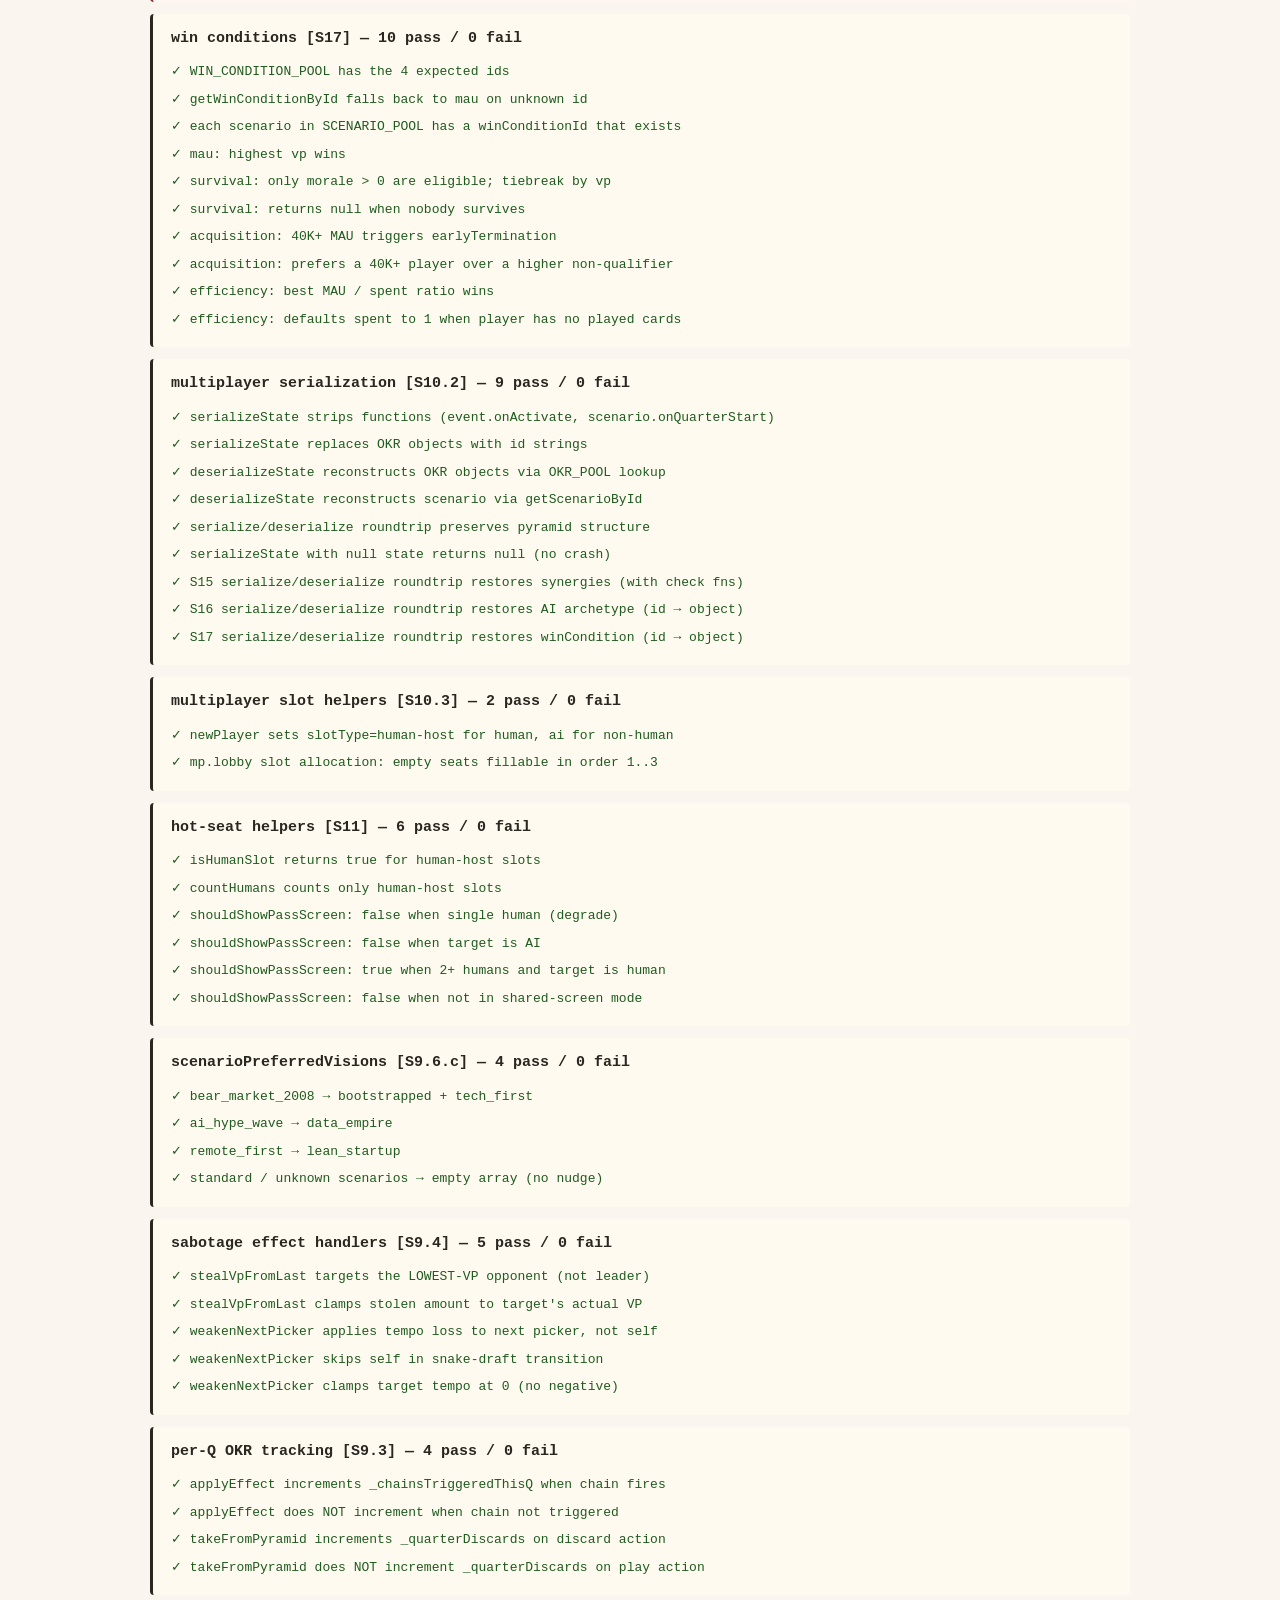
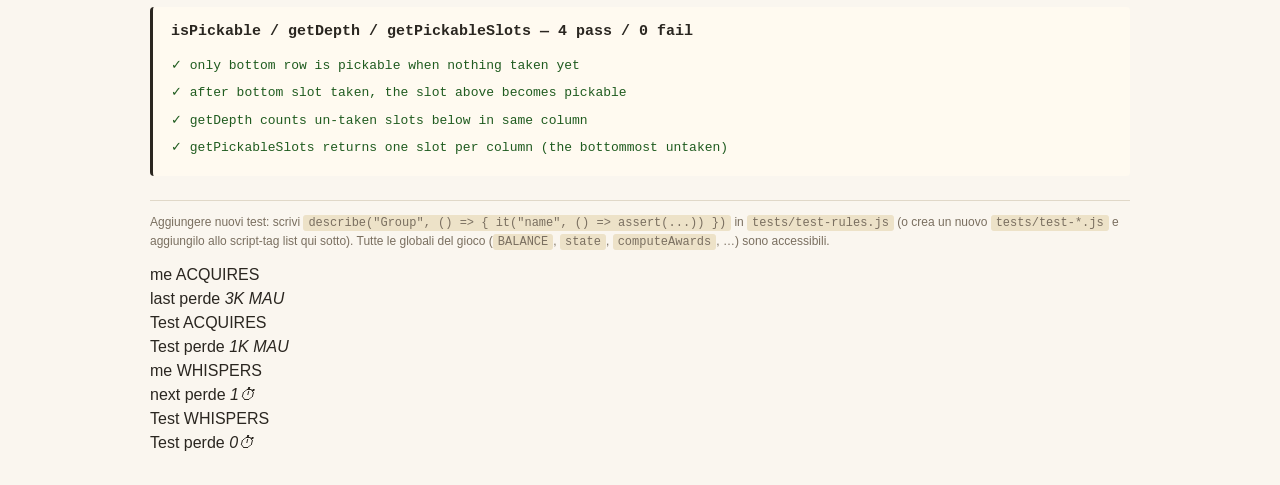
==== commit 7aee388c: "feat(meta): S18.3 — Weekly Challenge mode A Daily-like alternative with EXPLICIT mutators, one shot " ====
--- a/tests/test.html
+++ b/tests/test.html
@@ -89,6 +89,7 @@
   <script src="../js/synergies.js"></script>
   <script src="../js/archetypes.js"></script>
   <script src="../js/win-conditions.js"></script>
+  <script src="../js/weekly-challenges.js"></script>
   <script src="../js/state.js"></script>
   <script src="../js/rules.js"></script>
   <script src="../js/ai.js"></script>
